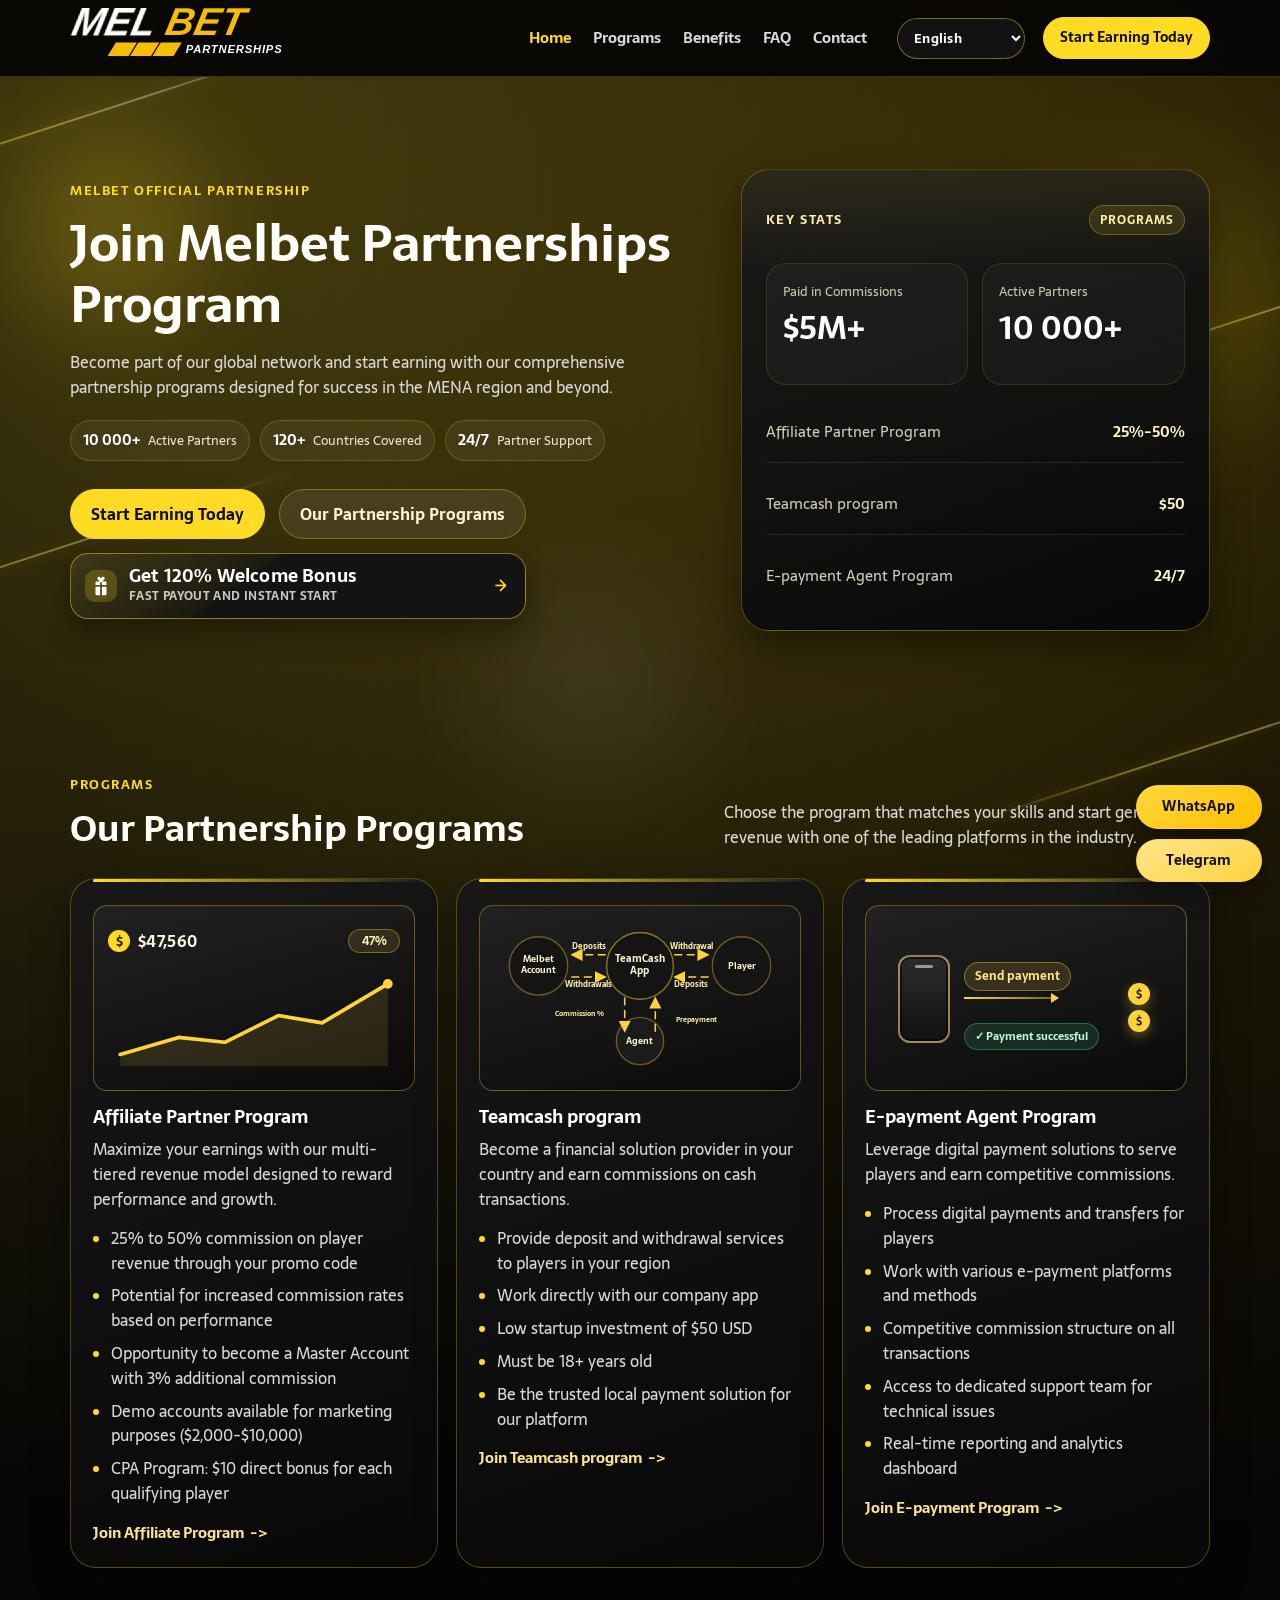
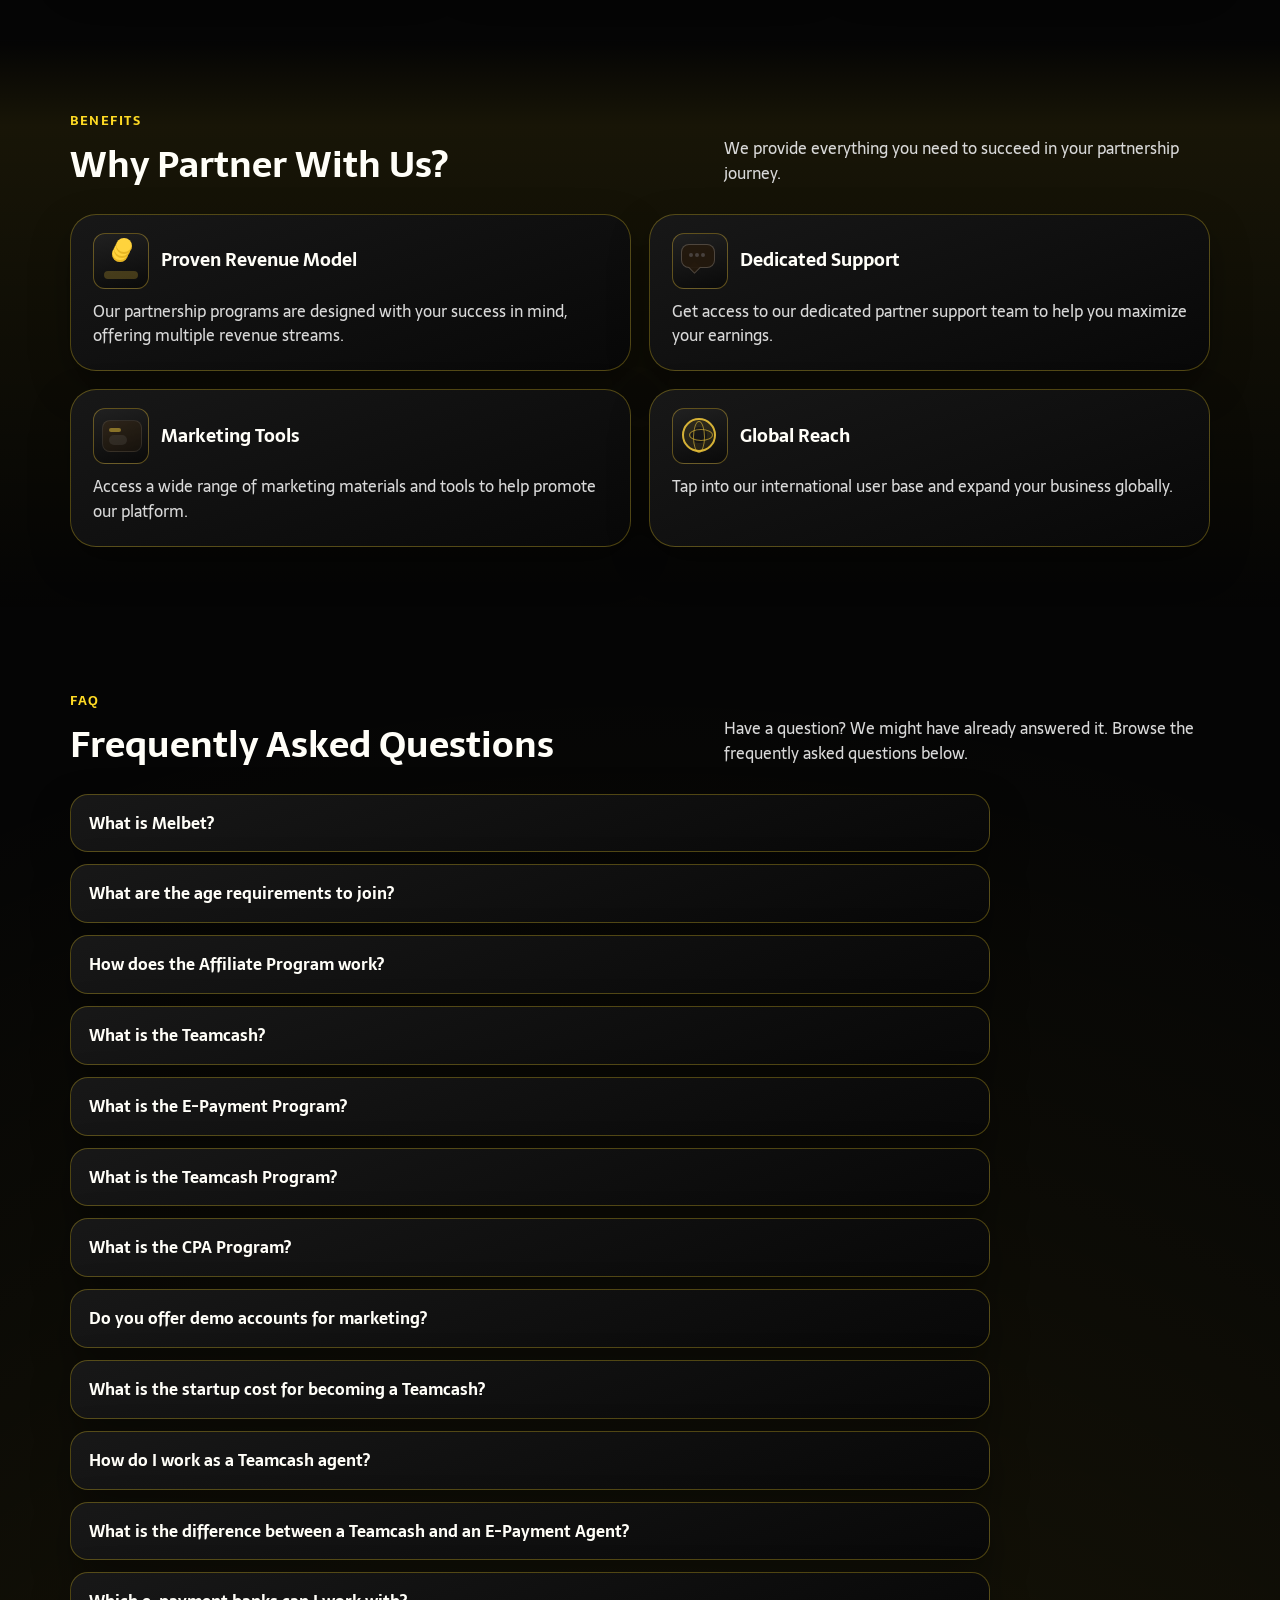
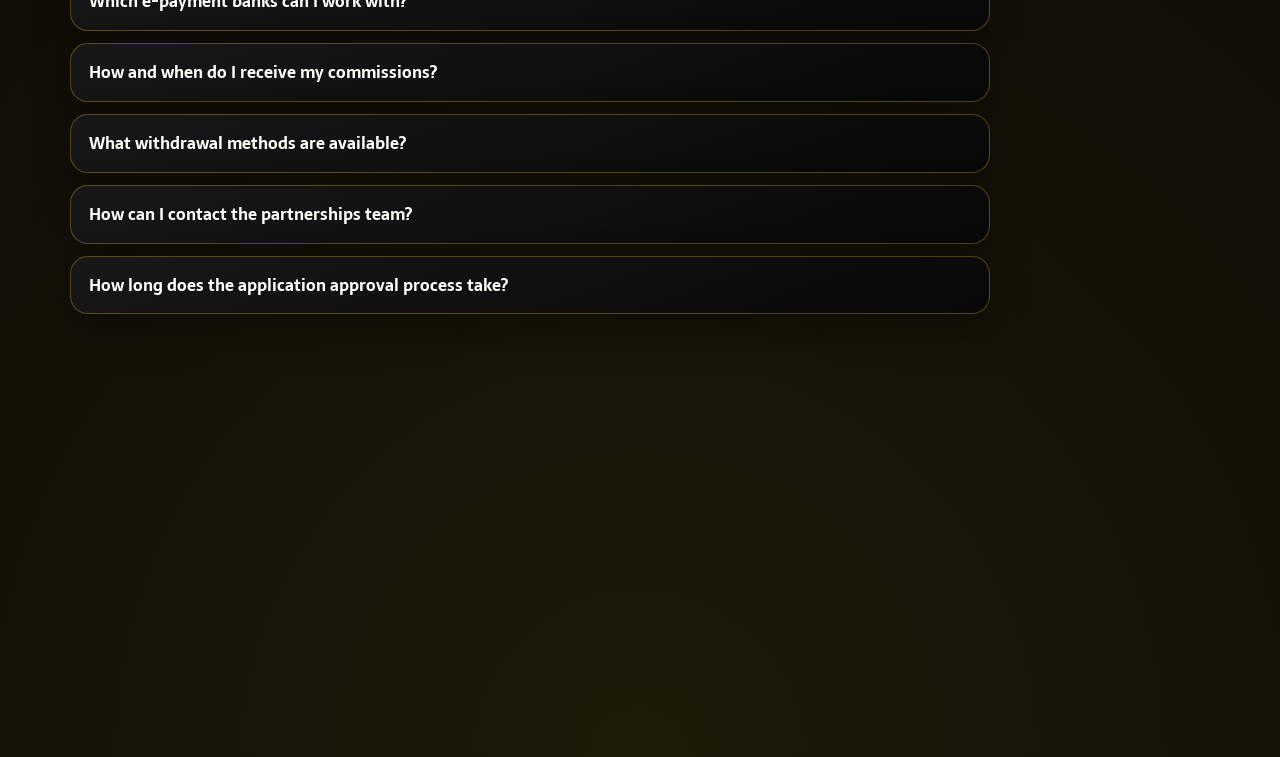
==== index.html @ cd2c852f "Initial separate copy for Nikita melbet landing" ====
<!doctype html>
<html lang="en">
  <head>
    <meta charset="UTF-8" />
    <meta name="viewport" content="width=device-width, initial-scale=1.0" />
    <title>Melbet Partnerships Program</title>
    <meta
      name="description"
      content="Join Melbet Partnerships Program and start earning with Affiliate, Payment Agent and E-payment programs."
    />
    <meta name="robots" content="index, follow, max-image-preview:large" />
    <link rel="canonical" href="https://melbetcollaborations.com/" />
    <meta property="og:type" content="website" />
    <meta property="og:site_name" content="MelBet Partnerships" />
    <meta property="og:title" content="Melbet Partnerships Program" />
    <meta
      property="og:description"
      content="Join Melbet Partnerships Program and start earning with Affiliate, Payment Agent and E-payment programs."
    />
    <meta property="og:url" content="https://melbetcollaborations.com/" />
    <meta property="og:image" content="https://melbetcollaborations.com/assets/melbetlogo.png" />
    <meta name="twitter:card" content="summary_large_image" />
    <meta name="twitter:title" content="Melbet Partnerships Program" />
    <meta
      name="twitter:description"
      content="Join Melbet Partnerships Program and start earning with Affiliate, Payment Agent and E-payment programs."
    />
    <meta name="twitter:image" content="https://melbetcollaborations.com/assets/melbetlogo.png" />
    <script type="application/ld+json">
      {
        "@context": "https://schema.org",
        "@type": "Organization",
        "name": "MelBet Partnerships",
        "url": "https://melbetcollaborations.com/",
        "logo": "https://melbetcollaborations.com/assets/melbetlogo.png",
        "sameAs": [
          "https://t.me/Melbetpartnerships"
        ],
        "contactPoint": [
          {
            "@type": "ContactPoint",
            "contactType": "customer support",
            "url": "https://melbetcollaborations.com/contact"
          }
        ]
      }
    </script>
    <script type="application/ld+json">
      {
        "@context": "https://schema.org",
        "@type": "WebSite",
        "name": "MelBet Partnerships",
        "url": "https://melbetcollaborations.com/"
      }
    </script>
    <!-- Google tag (gtag.js) -->
    <script async src="https://www.googletagmanager.com/gtag/js?id=G-74E6Q81VMT"></script>
    <script>
      window.dataLayer = window.dataLayer || [];
      function gtag(){dataLayer.push(arguments);}
      gtag('js', new Date());
      gtag('config', 'G-74E6Q81VMT');
    </script>
    <link rel="icon" href="/favicon.png" sizes="48x48" type="image/png" />
    <link rel="shortcut icon" href="/favicon.png" type="image/png" />
    <link rel="apple-touch-icon" href="/favicon.png" />
    <link rel="preconnect" href="https://fonts.googleapis.com" />
    <link rel="preconnect" href="https://fonts.gstatic.com" crossorigin />
    <link
      href="https://fonts.googleapis.com/css2?family=Sarala:wght@400;700&family=Tajawal:wght@400;500;700;800&display=swap"
      rel="stylesheet"
    />
    <link rel="stylesheet" href="./css/styles.css?v=19" />
  </head>
  <body>
    <div class="page-ambient" aria-hidden="true">
      <span class="page-ambient-orb page-ambient-orb-a"></span>
      <span class="page-ambient-orb page-ambient-orb-b"></span>
      <span class="page-ambient-orb page-ambient-orb-c"></span>
      <span class="page-ambient-grid"></span>
      <span class="page-ambient-line page-ambient-line-a"></span>
      <span class="page-ambient-line page-ambient-line-b"></span>
      <span class="page-ambient-line page-ambient-line-c"></span>
      <span class="page-ambient-line page-ambient-line-d"></span>
    </div>
    <header class="site-header" id="home">
      <div class="container header-inner">
        <a class="logo" href="#home" aria-label="MelBet home">
          <img src="./assets/logo-partnerships.svg?v=2" alt="MelBet Partnerships" />
        </a>

        <button class="menu-toggle" type="button" aria-label="Toggle menu" aria-expanded="false">
          <span></span><span></span><span></span>
        </button>

        <nav class="site-nav" aria-label="Main navigation">
          <a href="#home">Home</a>
          <a href="#programs">Programs</a>
          <a href="#benefits">Benefits</a>
          <a href="#faq">FAQ</a>
          <a href="./contact.html">Contact</a>
        </nav>

        <div class="lang-switcher">
          <label class="sr-only" for="lang-select">Language</label>
          <select id="lang-select" aria-label="Language selector">
            <option value="eng">English</option>
            <option value="arab">العربية</option>
            <option value="franch">Français</option>
            <option value="esp">Español</option>
            <option value="farsi">فارسی</option>
            <option value="mongol">Монгол хэл</option>
            <option value="somali">Af-Soomaali</option>
            <option value="portug">Português</option>
            <option value="amharic">አማርኛ</option>
            <option value="turk">Türkçe</option>
            <option value="russian">Русский</option>
          </select>
        </div>

        <a class="btn btn-small" href="./contact.html">Start Earning Today</a>
      </div>
    </header>

    <main>
      <section class="hero reveal">
        <div class="container hero-grid">
          <div class="hero-copy-block">
            <p class="kicker">MelBet Official Partnership</p>
            <h1>Join Melbet Partnerships Program</h1>
            <p class="hero-copy">
              Become part of our global network and start earning with our comprehensive
              partnership programs designed for success in the MENA region and beyond.
            </p>
            <div class="hero-inline-stats" aria-label="Partnership highlights">
              <span><strong>10 000+</strong> active partners</span>
              <span><strong>120+</strong> countries</span>
              <span><strong>24/7</strong> support</span>
            </div>
            <div class="hero-cta-stack">
              <div class="hero-actions">
                <a class="btn" href="./contact.html">Start Earning Today</a>
                <a class="btn btn-ghost" href="#programs">Our Partnership Programs</a>
              </div>
              <a class="hero-offer" href="https://melbet.org/en?tag=d_4728093m_2170c_TeamPartnerships" aria-label="Get 120 percent deposit bonus" target="_blank" rel="noopener noreferrer">
                <span class="hero-offer-icon" aria-hidden="true">
                  <svg viewBox="0 0 24 24" role="presentation">
                    <path
                      d="M11 2.4c-.7-.7-1.8-.7-2.5 0-.7.7-.7 1.8 0 2.5L10.6 7H7.2c-.7 0-1.2.5-1.2 1.2v2.6h5V7.9h2v2.9h5V8.2c0-.7-.5-1.2-1.2-1.2h-3.4l2.1-2.1c.7-.7.7-1.8 0-2.5-.7-.7-1.8-.7-2.5 0L12 3.4l-1-1zM6 12.8h5V22H7.2c-.7 0-1.2-.5-1.2-1.2v-8zM13 12.8h5v8c0 .7-.5 1.2-1.2 1.2H13v-9.2z"
                    />
                  </svg>
                </span>
                <span class="hero-offer-content">
                  <strong>Get 120% Welcome Bonus</strong>
                  <small>Fast payout and instant start</small>
                </span>
                <span class="hero-offer-arrow" aria-hidden="true">→</span>
              </a>
            </div>
          </div>
          <div class="hero-card hero-dashboard">
            <div class="hero-dashboard-top">
              <p class="hero-card-title">Partner Dashboard</p>
              <span class="hero-dashboard-badge">Live Growth</span>
            </div>
            <div class="hero-metric-grid">
              <div class="hero-metric">
                <span class="hero-metric-label">Paid in Commissions</span>
                <strong>$5M+</strong>
              </div>
              <div class="hero-metric">
                <span class="hero-metric-label">Weekly Activity</span>
                <strong>+27%</strong>
              </div>
            </div>
            <div class="hero-program-strip" aria-label="Program overview">
              <div class="hero-program-item">
                <span class="hero-program-name">Affiliate</span>
                <strong>25%-50%</strong>
              </div>
              <div class="hero-program-item">
                <span class="hero-program-name">Teamcash</span>
                <strong>$50 start</strong>
              </div>
              <div class="hero-program-item">
                <span class="hero-program-name">E-payment</span>
                <strong>24/7 flow</strong>
              </div>
            </div>
          </div>
        </div>
      </section>

      <section class="section reveal" id="programs">
        <div class="container">
          <div class="section-heading">
            <div>
              <p class="section-kicker">Programs</p>
              <h2>Our Partnership Programs</h2>
            </div>
            <p class="hero-copy">
              Choose the program that matches your skills and start generating revenue with one of
              the leading platforms in the industry.
            </p>
          </div>
          <div class="cards cards-3">
            <article class="card card-program">
              <div class="program-media program-media-graph is-animating" aria-hidden="true">
                <div class="graph-top">
                  <span class="graph-dollar">$</span>
                  <strong class="graph-value" data-start="25000" data-target="50000">$25,000</strong>
                  <span class="graph-percent" data-start="25" data-target="50">25%</span>
                </div>
                <svg class="graph-svg" viewBox="0 0 240 86" role="presentation">
                  <path
                    class="graph-area"
                    d="M10 76 L58 62 L96 66 L140 44 L176 50 L230 18 L230 86 L10 86 Z"
                  />
                  <polyline
                    class="graph-line"
                    points="10,76 58,62 96,66 140,44 176,50 230,18"
                  />
                  <circle class="graph-dot" cx="230" cy="18" r="4" />
                </svg>
              </div>
              <h3>Affiliate Partner Program</h3>
              <p>
                Maximize your earnings with our multi-tiered revenue model designed to reward
                performance and growth.
              </p>
              <ul>
                <li>25% to 50% commission on player revenue through your promo code</li>
                <li>Potential for increased commission rates based on performance</li>
                <li>Opportunity to become a Master Account with 3% additional commission</li>
                <li>Demo accounts available for marketing purposes ($2,000-$10,000)</li>
                <li>CPA Program: $10 direct bonus for each qualifying player</li>
              </ul>
              <a class="program-cta-link" href="./contact.html">Join Affiliate Program</a>
            </article>
            <article class="card card-program card-program-shift">
              <div class="program-media program-media-flow is-animating" aria-hidden="true">
                <svg class="flow-diagram" viewBox="0 0 420 204" role="presentation" aria-hidden="true">
                  <defs>
                    <marker id="flowArrowGold" markerWidth="8" markerHeight="8" refX="7" refY="4" orient="auto">
                      <polygon points="0,0 8,4 0,8" fill="#ffd33d"></polygon>
                    </marker>
                  </defs>

                  <circle cx="64" cy="56" r="42" class="flow-node-shape"></circle>
                  <circle cx="210" cy="56" r="48" class="flow-node-shape flow-node-shape-center"></circle>
                  <circle cx="356" cy="56" r="42" class="flow-node-shape"></circle>
                  <circle cx="210" cy="164" r="34" class="flow-node-shape flow-node-shape-agent"></circle>

                  <text id="flow-node-left-text-1" x="64" y="50" class="flow-node-text">Melbet</text>
                  <text id="flow-node-left-text-2" x="64" y="66" class="flow-node-text">Account</text>
                  <text id="flow-node-center-text-1" x="210" y="50" class="flow-node-text flow-node-text-center">TeamCash</text>
                  <text id="flow-node-center-text-2" x="210" y="67" class="flow-node-text flow-node-text-center">App</text>
                  <text id="flow-node-right-text" x="356" y="60" class="flow-node-text">Player</text>
                  <text id="flow-node-agent-text" x="210" y="168" class="flow-node-text">Agent</text>

                  <line x1="160" y1="40" x2="112" y2="40" class="flow-line flow-line-forward" marker-end="url(#flowArrowGold)"></line>
                  <text id="flow-label-left-top-text" x="136" y="31" class="flow-line-label">Deposits</text>

                  <line x1="112" y1="72" x2="160" y2="72" class="flow-line flow-line-forward" marker-end="url(#flowArrowGold)"></line>
                  <text id="flow-label-left-bottom-text" x="136" y="87" class="flow-line-label">Withdrawals</text>

                  <line x1="260" y1="40" x2="308" y2="40" class="flow-line flow-line-forward" marker-end="url(#flowArrowGold)"></line>
                  <text id="flow-label-right-top-text" x="284" y="31" class="flow-line-label">Withdrawal</text>

                  <line x1="308" y1="72" x2="260" y2="72" class="flow-line flow-line-forward" marker-end="url(#flowArrowGold)"></line>
                  <text id="flow-label-right-bottom-text" x="284" y="87" class="flow-line-label">Deposits</text>

                  <line x1="188" y1="102" x2="188" y2="150" class="flow-line flow-line-forward" marker-end="url(#flowArrowGold)"></line>
                  <text id="flow-label-down-left-text" x="158" y="128" class="flow-line-label flow-line-label-bottom flow-line-label-bottom-left">Commission %</text>

                  <line x1="232" y1="150" x2="232" y2="102" class="flow-line flow-line-forward" marker-end="url(#flowArrowGold)"></line>
                  <text id="flow-label-up-right-text" x="262" y="136" class="flow-line-label flow-line-label-bottom flow-line-label-bottom-right">Prepayment</text>
                </svg>
              </div>
              <h3>Teamcash program</h3>
              <p>
                Become a financial solution provider in your country and earn commissions on cash
                transactions.
              </p>
              <ul>
                <li>Provide deposit and withdrawal services to players in your region</li>
                <li>Work directly with our company app</li>
                <li>Low startup investment of $50 USD</li>
                <li>Must be 18+ years old</li>
                <li>Be the trusted local payment solution for our platform</li>
              </ul>
              <a class="program-cta-link" href="./contact.html">Join Teamcash program</a>
            </article>
            <article class="card card-program">
              <div class="program-media program-media-epay is-animating" aria-hidden="true">
                <div class="epay-canvas">
                  <div class="epay-phone"></div>
                  <div class="epay-send-btn">Send payment</div>
                  <div class="epay-arrow"></div>
                  <div class="epay-coin epay-coin-1">$</div>
                  <div class="epay-coin epay-coin-2">$</div>
                  <div class="epay-success">✓ Payment successful</div>
                </div>
              </div>
              <h3>E-payment Agent Program</h3>
              <p>
                Leverage digital payment solutions to serve players and earn competitive
                commissions.
              </p>
              <ul>
                <li>Process digital payments and transfers for players</li>
                <li>Work with various e-payment platforms and methods</li>
                <li>Competitive commission structure on all transactions</li>
                <li>Access to dedicated support team for technical issues</li>
                <li>Real-time reporting and analytics dashboard</li>
              </ul>
              <a class="program-cta-link" href="./contact.html">Join E-payment Program</a>
            </article>
          </div>
        </div>
      </section>

      <section class="section section-soft reveal" id="benefits">
        <div class="container">
          <div class="section-heading">
            <div>
              <p class="section-kicker">Benefits</p>
              <h2>Why Partner With Us?</h2>
            </div>
            <p class="hero-copy">We provide everything you need to succeed in your partnership journey.</p>
          </div>
          <div class="cards cards-2">
            <article class="card benefit-card">
              <div class="benefit-head">
                <div class="benefit-icon icon-money" aria-hidden="true">
                  <span class="coin coin-1"></span>
                  <span class="coin coin-2"></span>
                  <span class="coin coin-3"></span>
                  <span class="money-plus">+</span>
                </div>
                <h3>Proven Revenue Model</h3>
              </div>
              <p>
                Our partnership programs are designed with your success in mind, offering multiple
                revenue streams.
              </p>
            </article>
            <article class="card benefit-card">
              <div class="benefit-head">
                <div class="benefit-icon icon-support" aria-hidden="true">
                  <span class="chat-bubble"></span>
                  <span class="typing-dot dot-1"></span>
                  <span class="typing-dot dot-2"></span>
                  <span class="typing-dot dot-3"></span>
                  <span class="support-check">✓</span>
                </div>
                <h3>Dedicated Support</h3>
              </div>
              <p>
                Get access to our dedicated partner support team to help you maximize your
                earnings.
              </p>
            </article>
            <article class="card benefit-card">
              <div class="benefit-head">
                <div class="benefit-icon icon-marketing" aria-hidden="true">
                  <span class="mk-banner"></span>
                  <span class="mk-piece mk-piece-title"></span>
                  <span class="mk-piece mk-piece-media"></span>
                  <span class="mk-piece mk-piece-cta"></span>
                </div>
                <h3>Marketing Tools</h3>
              </div>
              <p>
                Access a wide range of marketing materials and tools to help promote our platform.
              </p>
            </article>
            <article class="card benefit-card">
              <div class="benefit-head">
                <div class="benefit-icon icon-global" aria-hidden="true">
                  <span class="globe-core"></span>
                  <span class="globe-dot globe-dot-1"></span>
                  <span class="globe-dot globe-dot-2"></span>
                  <span class="globe-dot globe-dot-3"></span>
                  <span class="globe-link globe-link-1"></span>
                  <span class="globe-link globe-link-2"></span>
                </div>
                <h3>Global Reach</h3>
              </div>
              <p>Tap into our international user base and expand your business globally.</p>
            </article>
          </div>
        </div>
      </section>

      <section class="section reveal" id="faq">
        <div class="container">
          <div class="section-heading">
            <div>
              <p class="section-kicker">FAQ</p>
              <h2>Frequently Asked Questions</h2>
            </div>
            <p class="hero-copy">
              Have a question? We might have already answered it. Browse the frequently asked
              questions below.
            </p>
          </div>
          <div class="faq-list">
            <details>
              <summary>What is Melbet?</summary>
              <p>
                A global internet platform operating for over 12 years and offers a full range of
                online entertainment and gambling services. The Melbet online operates in dozens of
                countries around the world, offering bookmaker services for sports, eSports, and
                casino games of all popular categories.
              </p>
            </details>
            <details>
              <summary>What are the age requirements to join?</summary>
              <p>
                You must be 18 years or older to participate in any of MelBet&apos;s partnership
                programs. Additional requirements may vary depending on the country and specific
                program.
              </p>
            </details>
            <details>
              <summary>How does the Affiliate Program work?</summary>
              <p>
                The Affiliate Program allows you to earn commissions by bringing new players to the
                MelBet platform. You receive a commission ranging from 25% to 50% of the revenue
                generated by players you register using your promotional code. You can also become
                a master account and receive an additional 3% commission on your network. For
                further explanation a manager will help you on your journey with us.
              </p>
            </details>
            <details>
              <summary>What is the Teamcash?</summary>
              <p>
                Melbet Teamcash refers to Cash App, a popular mobile payment service, which allows
                for the official agents to make deposits or withdrawals for players into their
                Melbet accounts.
              </p>
            </details>
            <details>
              <summary>What is the E-Payment Program?</summary>
              <p>
                To be an e-payment agent is to be a payment agent for the company in your country,
                this agents are responsible for making deposits and withdrawals for player into
                their Melbet accounts via specific local banks in the country, the agents will be
                available 24/7 for the players on the website&apos;s deposit and withdrawals pages.
                For more information regarding the profit and the work terms the manager will help
                you.
              </p>
            </details>
            <details>
              <summary>What is the Teamcash Program?</summary>
              <p>
                The Teamcash Agent Program allows you to become a financial solutions provider in
                your area. As a payment agent, you will offer cash deposit and withdrawal services
                to players in your region, and you will earn a commission on these transactions.
              </p>
            </details>
            <details>
              <summary>What is the CPA Program?</summary>
              <p>
                The CPA (Cost Per Action) program gives you a direct bonus of $10 for each
                qualified player you register. This is in addition to the regular commission
                system, providing you with an additional source of income. The commission vary
                depending on the country.
              </p>
            </details>
            <details>
              <summary>Do you offer demo accounts for marketing?</summary>
              <p>
                Yes, we provide demo accounts with values ranging from $2,000 to $10,000 for
                marketing purposes. These accounts allow you to showcase our platform to potential
                customers without the need to use real money.
              </p>
            </details>
            <details>
              <summary>What is the startup cost for becoming a Teamcash?</summary>
              <p>
                The initial investment cost to start as a payment agent is only $50 USD. This low
                cost makes the program accessible to many people interested in starting a business
                in payment services. The initial investment vary depending on the country.
              </p>
            </details>
            <details>
              <summary>How do I work as a Teamcash agent?</summary>
              <p>
                As a Teamcash agent, you will use the dedicated Melbet application to work directly
                with the company. You will process deposit and withdrawal requests for players in
                your area and receive a predetermined commission on each transaction.
              </p>
            </details>
            <details>
              <summary>What is the difference between a Teamcash and an E-Payment Agent?</summary>
              <p>
                A Teamcash Agent primarily deals with physical cash transactions and all payment
                methods which he is able to provide, while an E-Payment Agent deals with digital
                payments and electronic transfers with specific bank. Both provide valuable services
                to players in areas where traditional payment options are limited.
              </p>
            </details>
            <details>
              <summary>Which e-payment banks can I work with?</summary>
              <p>
                You can work with a variety of e-payment banks and methods available in your area.
                This includes e-wallets, bank transfers, and prepaid payment cards. Our support
                team will help you determine the best options for your region.
              </p>
            </details>
            <details>
              <summary>How and when do I receive my commissions?</summary>
              <p>
                Commissions are paid regularly according to the agreed payment schedule. For
                affiliate partners and e-payments are typically made weekly. For payment Teamcash
                agents are monthly, commissions are calculated on a per-transaction basis. We
                provide a comprehensive dashboard where you can track your earnings and payment
                requests.
              </p>
            </details>
            <details>
              <summary>What withdrawal methods are available?</summary>
              <p>
                We provide a variety of withdrawal methods including bank transfers, e-wallets, and
                deposits into Teamcash app. Available options vary by country, and our support team
                can help you choose the best method for your region.
              </p>
            </details>
            <details>
              <summary>How can I contact the partnerships team?</summary>
              <p>
                You can contact our partner support team via email and Telegram or by list of
                contacts down in the contact section.
              </p>
            </details>
            <details>
              <summary>How long does the application approval process take?</summary>
              <p>
                Applications are typically reviewed and approved within 24 hours. In some cases,
                the process may take a bit longer if additional review is required. We will notify
                you as soon as the review is complete, the process vary depending on specific
                program.
              </p>
            </details>
          </div>
        </div>
      </section>

      <section class="section section-contact reveal" id="contact">
        <div class="container contact-grid">
          <div>
            <p class="section-kicker">Contact</p>
            <h2>Ready to Start Earning With Melbet?</h2>
            <p>
              Join our network of successful partners today and start building your revenue stream
              with one of the industry's most rewarding partnership programs.
            </p>
          </div>
          <div class="contact-card">
            <a href="mailto:partnerships@melbet.com">partnerships@melbet.com</a>
            <a href="https://t.me/Melbetpartnerships" target="_blank" rel="noopener noreferrer">Telegram</a>
            <a href="https://wa.me/37455256035" target="_blank" rel="noopener noreferrer">WhatsApp</a>
            <a class="btn" href="./contact.html">Apply Now</a>
          </div>
        </div>
      </section>
    </main>

    <aside class="chat-dock" aria-label="Quick chat">
      <a
        class="chat-dock-link chat-dock-link-wa"
        href="https://wa.me/37455256035"
        target="_blank"
        rel="noopener noreferrer"
        aria-label="Open WhatsApp"
        >WhatsApp</a
      >
      <a
        class="chat-dock-link chat-dock-link-tg"
        href="https://t.me/Melbetpartnerships"
        target="_blank"
        rel="noopener noreferrer"
        aria-label="Open Telegram"
        >Telegram</a
      >
    </aside>

    <script src="./js/i18n.js?v=13"></script>
    <script src="./js/main.js?v=10"></script>
  </body>
</html>
---- css/styles.css ----
:root {
  --bg: #050505;
  --bg-soft: #111111;
  --surface: #181818;
  --text: #fffef8;
  --muted: #d9d9d9;
  --accent: #ffdb24;
  --accent-strong: #ffc400;
  --border: rgba(255, 219, 36, 0.28);
  --shadow: 0 16px 38px rgba(0, 0, 0, 0.38);
  --font-latin: "Sarala", sans-serif;
  --font-arabic: "Tajawal", sans-serif;
}

* {
  box-sizing: border-box;
}

html {
  scroll-behavior: smooth;
  overflow-x: clip;
  overscroll-behavior-x: none;
}

body {
  margin: 0;
  font-family: var(--font-latin);
  color: var(--text);
  background:
    radial-gradient(circle at 8% 4%, rgba(255, 219, 36, 0.24), transparent 34%),
    radial-gradient(circle at 92% 8%, rgba(255, 196, 0, 0.16), transparent 32%),
    radial-gradient(circle at 50% 100%, rgba(255, 219, 36, 0.1), transparent 42%),
    var(--bg);
  line-height: 1.55;
  overflow-x: hidden;
}

body > * {
  position: relative;
  z-index: 1;
}

.page-ambient {
  position: fixed;
  inset: 0;
  pointer-events: none;
  z-index: 0;
  overflow: hidden;
}

.page-ambient-orb,
.page-ambient-grid,
.page-ambient-line {
  position: absolute;
}

.page-ambient-orb {
  border-radius: 50%;
  filter: blur(34px);
  mix-blend-mode: screen;
}

.page-ambient-orb-a {
  top: 8%;
  left: -4%;
  width: 320px;
  height: 320px;
  background: radial-gradient(circle, rgba(255, 219, 36, 0.22), transparent 68%);
  animation: orb-drift-a 16s ease-in-out infinite alternate;
}

.page-ambient-orb-b {
  top: 12%;
  right: -6%;
  width: 380px;
  height: 380px;
  background: radial-gradient(circle, rgba(255, 219, 36, 0.16), transparent 70%);
  animation: orb-drift-b 20s ease-in-out infinite alternate;
}

.page-ambient-orb-c {
  bottom: 4%;
  left: 32%;
  width: 360px;
  height: 360px;
  background: radial-gradient(circle, rgba(255, 255, 255, 0.08), transparent 68%);
  animation: orb-drift-c 22s ease-in-out infinite alternate;
}

.page-ambient-grid {
  inset: -12%;
  background:
    linear-gradient(rgba(255, 219, 36, 0.06) 1px, transparent 1px),
    linear-gradient(90deg, rgba(255, 219, 36, 0.06) 1px, transparent 1px);
  background-size: 140px 140px;
  mask-image: radial-gradient(circle at center, rgba(0, 0, 0, 0.88), transparent 76%);
  opacity: 0.24;
  transform-origin: center;
  animation: grid-float 28s linear infinite;
}

.page-ambient-line {
  width: 44vw;
  min-width: 260px;
  height: 2px;
  border-radius: 999px;
  background: linear-gradient(90deg, transparent, rgba(255, 219, 36, 0.9), rgba(255, 255, 255, 0.7), transparent);
  box-shadow:
    0 0 14px rgba(255, 219, 36, 0.38),
    0 0 28px rgba(255, 219, 36, 0.22);
  opacity: 0.5;
  transform: rotate(-18deg);
}

.page-ambient-line-a {
  top: 14%;
  left: -18%;
  animation: line-fly-a 14s linear infinite;
}

.page-ambient-line-b {
  top: 34%;
  right: -22%;
  animation: line-fly-b 18s linear infinite;
}

.page-ambient-line-c {
  top: 62%;
  left: -20%;
  animation: line-fly-c 16s linear infinite;
}

.page-ambient-line-d {
  top: 82%;
  right: -18%;
  animation: line-fly-d 20s linear infinite;
}

html[dir="rtl"] body {
  font-family: var(--font-arabic);
}

a {
  color: inherit;
}

.container {
  width: min(1140px, 92%);
  margin: 0 auto;
}

.site-header {
  position: sticky;
  top: 0;
  z-index: 30;
  background: rgba(5, 5, 5, 0.92);
  border-bottom: 1px solid rgba(255, 219, 36, 0.2);
  backdrop-filter: blur(10px);
}

.header-inner {
  min-height: 76px;
  display: flex;
  align-items: center;
  gap: 18px;
}

.logo {
  display: inline-flex;
  align-items: center;
  margin-left: -8px;
  text-decoration: none;
}

.logo img {
  display: block;
  width: 232px;
  max-width: 42vw;
  height: auto;
}

.site-nav {
  margin-left: auto;
  display: flex;
  gap: 22px;
}

.site-nav a {
  color: var(--muted);
  text-decoration: none;
  font-weight: 600;
  font-size: 0.95rem;
  transition: color 0.2s ease;
}

.site-nav a:hover,
.site-nav a.active {
  color: var(--accent);
}

.menu-toggle {
  display: none;
  border: 0;
  background: transparent;
  cursor: pointer;
  margin-left: auto;
  padding: 4px;
}

.menu-toggle span {
  display: block;
  width: 22px;
  height: 2px;
  margin: 5px 0;
  background: #ffffff;
}

.sr-only {
  position: absolute;
  width: 1px;
  height: 1px;
  margin: -1px;
  padding: 0;
  border: 0;
  overflow: hidden;
  clip: rect(0, 0, 0, 0);
}

.lang-switcher {
  margin-left: 12px;
}

.lang-switcher select {
  border: 1px solid rgba(255, 219, 36, 0.42);
  background: rgba(19, 19, 19, 0.96);
  color: #ffffff;
  border-radius: 999px;
  padding: 8px 12px;
  font: inherit;
  font-size: 0.8rem;
  font-weight: 700;
  letter-spacing: 0.02em;
}

.lang-switcher select:focus {
  outline: none;
  border-color: rgba(255, 219, 36, 0.9);
  box-shadow: 0 0 0 3px rgba(255, 211, 61, 0.18);
}

.btn {
  display: inline-flex;
  align-items: center;
  justify-content: center;
  padding: 12px 20px;
  border-radius: 999px;
  border: 1px solid var(--accent);
  background: var(--accent);
  color: #111111;
  text-decoration: none;
  font-weight: 700;
  transition: transform 0.2s ease, box-shadow 0.2s ease, background-color 0.2s ease;
}

.btn:hover {
  transform: translateY(-2px);
  box-shadow: 0 12px 24px rgba(255, 196, 0, 0.36);
  background: var(--accent-strong);
}

.btn-small {
  font-size: 0.88rem;
  padding: 9px 16px;
}

.btn-ghost {
  background: rgba(255, 255, 255, 0.08);
  color: #fff6d0;
  border-color: rgba(255, 219, 36, 0.32);
  backdrop-filter: blur(8px);
}

.btn-ghost:hover {
  background: rgba(255, 219, 36, 0.14);
  color: #ffffff;
  border-color: rgba(255, 219, 36, 0.5);
}

.hero {
  padding: 92px 0 72px;
}

.hero-grid {
  display: grid;
  grid-template-columns: minmax(0, 1.15fr) minmax(320px, 0.85fr);
  gap: 36px;
  align-items: stretch;
}

.hero-copy-block {
  padding: 12px 0;
}

.hero-inline-stats {
  display: flex;
  flex-wrap: wrap;
  gap: 10px;
  margin-top: 20px;
}

.hero-inline-stats span {
  display: inline-flex;
  align-items: center;
  gap: 8px;
  min-height: 38px;
  padding: 8px 12px;
  border-radius: 999px;
  background: rgba(255, 255, 255, 0.05);
  border: 1px solid rgba(255, 219, 36, 0.2);
  color: #ece6cf;
  font-size: 0.84rem;
}

.hero-inline-stats strong {
  color: #ffffff;
  font-size: 0.92rem;
}

.kicker,
.section-kicker {
  font-size: 0.82rem;
  font-weight: 700;
  letter-spacing: 0.12em;
  text-transform: uppercase;
  color: var(--accent);
  margin: 0 0 12px;
}

h1,
h2,
h3 {
  margin-top: 0;
  line-height: 1.18;
}

h1 {
  font-size: clamp(2rem, 4vw, 3.5rem);
  margin-bottom: 16px;
}

h2 {
  font-size: clamp(1.65rem, 2.8vw, 2.4rem);
  margin-bottom: 26px;
}

h3 {
  font-size: 1.1rem;
  margin-bottom: 10px;
}

.hero-copy {
  color: var(--muted);
  max-width: 640px;
}

.hero-cta-stack {
  margin-top: 28px;
  display: inline-flex;
  flex-direction: column;
  gap: 14px;
  width: fit-content;
  max-width: 100%;
}

.hero-actions {
  margin-top: 0;
  display: flex;
  flex-wrap: wrap;
  gap: 14px;
}

.hero-offer {
  margin-top: 0;
  width: 100%;
  min-height: 62px;
  padding: 12px 18px 12px 14px;
  border-radius: 18px;
  border: 1px solid rgba(255, 219, 36, 0.48);
  background:
    linear-gradient(145deg, rgba(255, 219, 36, 0.18), rgba(255, 219, 36, 0.05) 38%, rgba(20, 20, 20, 0.92) 39%),
    linear-gradient(165deg, rgba(22, 22, 22, 0.96), rgba(7, 7, 7, 0.98));
  color: #ffffff;
  text-decoration: none;
  font-weight: 800;
  font-size: clamp(1rem, 2.3vw, 1.12rem);
  letter-spacing: 0.01em;
  display: inline-flex;
  align-items: center;
  justify-content: flex-start;
  gap: 12px;
  box-shadow: 0 14px 28px rgba(10, 8, 3, 0.42);
  transition: transform 0.2s ease, box-shadow 0.2s ease, filter 0.2s ease;
}

.hero-offer:hover {
  transform: translateY(-2px);
  box-shadow: 0 18px 34px rgba(10, 8, 3, 0.55);
  filter: brightness(1.03);
}

.hero-offer-icon {
  width: 32px;
  height: 32px;
  border-radius: 10px;
  background: rgba(255, 219, 36, 0.2);
  display: inline-flex;
  align-items: center;
  justify-content: center;
  flex: 0 0 auto;
}

.hero-offer-icon svg {
  width: 22px;
  height: 22px;
  fill: currentColor;
}

.hero-offer-content {
  display: flex;
  flex-direction: column;
  gap: 1px;
}

.hero-offer-content strong {
  line-height: 1.08;
}

.hero-offer-content small {
  font-size: 0.76rem;
  font-weight: 600;
  color: rgba(255, 255, 255, 0.76);
  letter-spacing: 0.03em;
  text-transform: uppercase;
}

.hero-offer-arrow {
  margin-left: auto;
  font-size: 1.3rem;
  line-height: 1;
  color: var(--accent);
}

.hero-card,
.card,
.contact-card,
.faq-list details {
  background: linear-gradient(160deg, rgba(24, 24, 24, 0.98), rgba(8, 8, 8, 0.98));
  border: 1px solid var(--border);
  border-radius: 18px;
  box-shadow: var(--shadow);
}

.hero-card {
  padding: 24px;
}

.hero-dashboard {
  display: grid;
  gap: 18px;
  padding: 24px;
  border-radius: 28px;
  background:
    linear-gradient(180deg, rgba(255, 219, 36, 0.08), transparent 22%),
    linear-gradient(160deg, rgba(26, 26, 26, 0.98), rgba(8, 8, 8, 0.98));
}

.hero-dashboard-top {
  display: flex;
  align-items: center;
  justify-content: space-between;
  gap: 12px;
}

.hero-dashboard-badge {
  display: inline-flex;
  align-items: center;
  min-height: 30px;
  padding: 4px 10px;
  border-radius: 999px;
  background: rgba(255, 219, 36, 0.12);
  border: 1px solid rgba(255, 219, 36, 0.28);
  color: #fff0ae;
  font-size: 0.74rem;
  font-weight: 700;
  text-transform: uppercase;
  letter-spacing: 0.08em;
}

.hero-card-title {
  font-weight: 700;
  margin: 0;
  color: #fff0ae;
  text-transform: uppercase;
  letter-spacing: 0.12em;
  font-size: 0.82rem;
}

.hero-metric-grid {
  display: grid;
  grid-template-columns: repeat(2, minmax(0, 1fr));
  gap: 14px;
}

.hero-metric {
  padding: 18px 16px;
  border-radius: 20px;
  background: rgba(255, 255, 255, 0.03);
  border: 1px solid rgba(255, 219, 36, 0.12);
}

.hero-metric-label {
  display: block;
  margin-bottom: 10px;
  color: #cdc6b0;
  font-size: 0.8rem;
}

.hero-metric strong {
  display: block;
  color: #ffffff;
  font-size: clamp(1.4rem, 3vw, 2rem);
  line-height: 1;
}

.hero-program-strip {
  display: grid;
  gap: 12px;
}

.hero-program-item {
  display: flex;
  align-items: center;
  justify-content: space-between;
  gap: 14px;
  padding: 14px 0;
  border-bottom: 1px solid rgba(255, 255, 255, 0.08);
}

.hero-program-item:last-child {
  border-bottom: 0;
}

.hero-program-name {
  color: #d2ccb8;
  font-size: 0.92rem;
}

.hero-program-item strong {
  color: #fff4c7;
  font-size: 0.96rem;
}

html[dir="rtl"] .hero-card ul {
  padding-left: 0;
  padding-right: 20px;
}

.stat-num {
  direction: ltr;
  unicode-bidi: isolate;
  display: inline-block;
}

html[dir="rtl"] .hero-inline-stats strong,
html[dir="rtl"] .hero-metric strong,
html[dir="rtl"] .hero-program-item strong,
html[dir="rtl"] .graph-value,
html[dir="rtl"] .graph-percent,
html[dir="rtl"] .hero-offer-content strong {
  direction: ltr;
  unicode-bidi: isolate;
  display: inline-block;
  text-align: left;
}

html[dir="rtl"] .hero-card li strong {
  direction: ltr;
  unicode-bidi: isolate;
  display: inline-block;
}

.section {
  padding: 72px 0;
  content-visibility: auto;
  contain-intrinsic-size: 1px 900px;
}

.section-heading {
  display: grid;
  grid-template-columns: minmax(0, 0.9fr) minmax(260px, 0.7fr);
  gap: 28px;
  align-items: end;
  margin-bottom: 28px;
}

.section-heading h2 {
  margin-bottom: 0;
}

.section-heading .hero-copy {
  margin: 0;
  max-width: 100%;
}

.section-soft {
  background: linear-gradient(to bottom, transparent, rgba(255, 219, 36, 0.08) 15%, transparent);
}

.cards {
  display: grid;
  gap: 18px;
}

.cards-3 {
  grid-template-columns: repeat(3, minmax(0, 1fr));
}

.cards-2 {
  grid-template-columns: repeat(2, minmax(0, 1fr));
}

.card {
  padding: 22px;
  border-radius: 26px;
  transition: transform 0.22s ease, border-color 0.22s ease;
}

.card-program {
  position: relative;
  padding-top: 26px;
}

.card-program::before {
  content: "";
  position: absolute;
  top: 0;
  left: 22px;
  right: 22px;
  height: 3px;
  border-radius: 999px;
  background: linear-gradient(90deg, var(--accent), rgba(255, 219, 36, 0.06));
}

.card-program-shift {
  transform: none;
}

.program-media {
  margin: 0 0 16px;
  padding: 0;
  border: 0;
  background: transparent;
  display: flex;
  justify-content: flex-start;
}

.program-media img {
  width: min(100%, 168px);
  height: auto;
  display: block;
  filter: drop-shadow(0 6px 16px rgba(8, 19, 40, 0.45));
}

.program-media-flow {
  padding: 12px 14px;
  border: 1px solid rgba(255, 211, 61, 0.34);
  border-radius: 14px;
  background: linear-gradient(165deg, rgba(36, 36, 36, 0.82), rgba(10, 10, 10, 0.92));
  min-height: 186px;
  display: flex;
  align-items: center;
}

.program-media-epay {
  padding: 12px 14px;
  border: 1px solid rgba(255, 211, 61, 0.34);
  border-radius: 14px;
  background: linear-gradient(165deg, rgba(36, 36, 36, 0.82), rgba(10, 10, 10, 0.92));
  min-height: 186px;
  display: flex;
  align-items: center;
}

.epay-canvas {
  position: relative;
  width: 100%;
  height: 118px;
}

.epay-phone {
  position: absolute;
  left: 18px;
  top: 16px;
  width: 52px;
  height: 88px;
  border-radius: 12px;
  border: 2px solid rgba(255, 215, 129, 0.56);
  background: linear-gradient(180deg, #2c2c2c, #111111);
  box-shadow: inset 0 0 0 2px rgba(0, 0, 0, 0.54);
}

.epay-phone::before {
  content: "";
  position: absolute;
  left: 50%;
  transform: translateX(-50%);
  top: 8px;
  width: 18px;
  height: 3px;
  border-radius: 8px;
  background: rgba(199, 217, 246, 0.65);
}

.epay-send-btn {
  position: absolute;
  left: 84px;
  top: 23px;
  padding: 5px 10px;
  border-radius: 999px;
  border: 1px solid rgba(255, 211, 61, 0.38);
  background: rgba(255, 211, 61, 0.14);
  color: #ffe48d;
  font-size: 0.72rem;
  font-weight: 700;
  opacity: 1;
}

.epay-arrow {
  position: absolute;
  left: 84px;
  top: 58px;
  width: 0;
  height: 2px;
  background: linear-gradient(to right, #ffd33d, rgba(255, 211, 61, 0.4));
}

.epay-arrow::after {
  content: "";
  position: absolute;
  right: -1px;
  top: -4px;
  border-top: 5px solid transparent;
  border-bottom: 5px solid transparent;
  border-left: 8px solid #ffd33d;
}

.epay-coin {
  position: absolute;
  right: 22px;
  width: 22px;
  height: 22px;
  border-radius: 50%;
  display: inline-flex;
  align-items: center;
  justify-content: center;
  font-size: 0.78rem;
  font-weight: 800;
  color: #2a1d0a;
  background: #ffd33d;
  box-shadow: 0 4px 12px rgba(255, 211, 61, 0.35);
  opacity: 1;
}

.epay-coin-1 {
  top: 44px;
}

.epay-coin-2 {
  top: 71px;
}

.epay-success {
  position: absolute;
  left: 84px;
  top: 84px;
  padding: 4px 10px;
  border-radius: 999px;
  border: 1px solid rgba(78, 220, 145, 0.35);
  background: rgba(78, 220, 145, 0.13);
  color: #bbffd7;
  font-size: 0.7rem;
  font-weight: 700;
  opacity: 1;
}

.flow-diagram {
  width: 100%;
  height: auto;
  display: block;
  overflow: visible;
}

.flow-node-shape {
  fill: rgba(20, 20, 20, 0.96);
  stroke: rgba(255, 211, 61, 0.36);
  stroke-width: 2;
}

.flow-node-shape-center {
  stroke: rgba(255, 211, 61, 0.5);
}

.flow-node-shape-agent {
  fill: rgba(28, 28, 28, 0.96);
}

.flow-node-text {
  fill: #fff7d4;
  font-size: 13px;
  font-weight: 700;
  text-anchor: middle;
}

.flow-node-text-center {
  font-size: 14px;
}

.flow-line {
  stroke: #ffd33d;
  stroke-width: 2.2;
  stroke-linecap: round;
  stroke-dasharray: 10 8;
}

.flow-line-label {
  fill: #fff0ad;
  font-size: 11px;
  font-weight: 700;
  text-anchor: middle;
}

.flow-line-label-bottom {
  text-anchor: start;
  font-size: 10px;
}

.flow-line-label-bottom-left {
  text-anchor: end;
}

.flow-line-label-bottom-right {
  text-anchor: start;
}

.program-media-graph {
  padding: 12px 14px;
  border: 1px solid rgba(255, 211, 61, 0.34);
  border-radius: 14px;
  background: linear-gradient(165deg, rgba(36, 36, 36, 0.82), rgba(10, 10, 10, 0.92));
  box-shadow: inset 0 1px 0 rgba(255, 255, 255, 0.04);
  min-height: 186px;
  display: flex;
  flex-direction: column;
  justify-content: center;
}

.program-media-builder {
  padding: 12px 14px;
  border: 1px solid rgba(255, 211, 61, 0.34);
  border-radius: 14px;
  background: linear-gradient(165deg, rgba(36, 36, 36, 0.82), rgba(10, 10, 10, 0.92));
  box-shadow: inset 0 1px 0 rgba(255, 255, 255, 0.04);
  min-height: 186px;
  display: flex;
  align-items: center;
}

.builder-canvas {
  position: relative;
  width: 100%;
  height: 88px;
}

.builder-banner {
  position: absolute;
  left: 12px;
  top: 10px;
  width: calc(100% - 24px);
  height: 68px;
  border-radius: 10px;
  border: 1px solid rgba(255, 255, 255, 0.16);
  background: linear-gradient(155deg, rgba(34, 34, 34, 0.96), rgba(12, 12, 12, 0.96));
  opacity: 0;
}

.builder-strip {
  position: absolute;
  left: 10px;
  top: 10px;
  width: 34px;
  height: 8px;
  border-radius: 4px;
  background: rgba(255, 211, 61, 0.88);
}

.builder-title {
  position: absolute;
  left: 10px;
  top: 24px;
  width: 52px;
  height: 16px;
  border-radius: 6px;
  background: rgba(255, 255, 255, 0.13);
}

.builder-cta {
  position: absolute;
  right: 10px;
  bottom: 10px;
  width: 42px;
  height: 10px;
  border-radius: 999px;
  background: rgba(255, 211, 61, 0.92);
}

.builder-piece {
  position: absolute;
  border-radius: 7px;
  opacity: 0;
}

.piece-text {
  left: 8px;
  top: -6px;
  width: 52px;
  height: 16px;
  background: rgba(255, 255, 255, 0.15);
}

.piece-image {
  right: 0;
  top: 12px;
  width: 34px;
  height: 34px;
  border-radius: 8px;
  background: rgba(255, 211, 61, 0.95);
}

.piece-button {
  right: 14px;
  bottom: -8px;
  width: 48px;
  height: 12px;
  border-radius: 999px;
  background: rgba(255, 211, 61, 0.9);
}

.graph-top {
  display: grid;
  grid-template-columns: auto minmax(104px, 1fr) auto;
  align-items: center;
  gap: 8px;
  margin-bottom: 8px;
}

.graph-dollar {
  width: 22px;
  height: 22px;
  border-radius: 50%;
  display: inline-flex;
  align-items: center;
  justify-content: center;
  font-size: 0.85rem;
  font-weight: 800;
  color: #2d1d07;
  background: var(--accent);
}

.graph-value {
  color: #fff9e5;
  font-size: 1rem;
  letter-spacing: 0.02em;
  min-width: 104px;
  font-variant-numeric: tabular-nums;
}

.graph-percent {
  padding: 2px 8px;
  border-radius: 999px;
  border: 1px solid rgba(255, 211, 61, 0.36);
  background: rgba(255, 211, 61, 0.12);
  color: #fff1ba;
  font-size: 0.74rem;
  font-weight: 800;
  min-width: 52px;
  text-align: center;
  font-variant-numeric: tabular-nums;
}

.graph-svg {
  width: 100%;
  height: auto;
  display: block;
}

.graph-area {
  fill: rgba(255, 211, 61, 0.12);
}

.graph-line {
  fill: none;
  stroke: #ffd33d;
  stroke-width: 3;
  stroke-linecap: round;
  stroke-linejoin: round;
  stroke-dasharray: 360;
  stroke-dashoffset: 360;
}

.graph-dot {
  fill: #ffd33d;
  animation: pulse-dot 1.6s ease-in-out infinite;
}

.program-media-flow.is-animating .flow-line {
  animation: flow-stream 1.2s linear infinite;
}

.program-media-builder.is-animating .builder-banner {
  animation: builder-fade 0.32s ease 0.2s both;
}

.program-media-builder.is-animating .piece-text {
  animation: piece-text-in 0.62s cubic-bezier(0.2, 0.9, 0.2, 1) 0.44s both;
}

.program-media-builder.is-animating .piece-image {
  animation: piece-image-in 0.62s cubic-bezier(0.2, 0.9, 0.2, 1) 0.7s both;
}

.program-media-builder.is-animating .piece-button {
  animation: piece-button-in 0.62s cubic-bezier(0.2, 0.9, 0.2, 1) 0.96s both;
}

.program-media-graph.is-animating .graph-line {
  animation: grow-line 1.9s ease-out forwards;
}

.program-media-epay.is-animating .epay-phone {
  animation: phone-in 0.36s ease 0.1s both;
}

.program-media-epay.is-animating .epay-send-btn {
  animation: send-in 0.34s ease 0.52s both;
}

.program-media-epay.is-animating .epay-arrow {
  animation: arrow-grow 0.42s ease 0.9s both;
}

.program-media-epay.is-animating .epay-coin-1 {
  animation: coin-fly-1 0.46s ease 1.06s both;
}

.program-media-epay.is-animating .epay-coin-2 {
  animation: coin-fly-2 0.46s ease 1.18s both;
}

.program-media-epay.is-animating .epay-success {
  animation: success-in 0.34s ease 1.54s both;
}

.card p {
  margin: 0;
  color: var(--muted);
}

.benefit-card {
  padding-top: 18px;
}

.benefit-head {
  display: flex;
  align-items: center;
  gap: 12px;
  margin-bottom: 10px;
}

.benefit-head h3 {
  margin: 0;
}

.benefit-icon {
  width: 56px;
  height: 56px;
  flex: 0 0 56px;
  border-radius: 12px;
  border: 1px solid rgba(255, 211, 61, 0.34);
  background: linear-gradient(165deg, rgba(34, 34, 34, 0.96), rgba(10, 10, 10, 0.96));
  position: relative;
  overflow: hidden;
}

.icon-money::before {
  content: "";
  position: absolute;
  left: 10px;
  right: 10px;
  bottom: 9px;
  height: 8px;
  border-radius: 6px;
  background: rgba(255, 211, 61, 0.22);
}

.icon-money .coin {
  position: absolute;
  width: 16px;
  height: 16px;
  border-radius: 50%;
  background: #ffd33d;
  box-shadow: inset 0 -2px 0 rgba(205, 152, 10, 0.5);
  opacity: 1;
}

.icon-money .coin-1 {
  left: 18px;
  top: 12px;
  animation: coin-drop-1 4.8s ease-in-out infinite;
}

.icon-money .coin-2 {
  left: 20px;
  top: 8px;
  animation: coin-drop-2 4.8s ease-in-out infinite;
}

.icon-money .coin-3 {
  left: 22px;
  top: 4px;
  animation: coin-drop-3 4.8s ease-in-out infinite;
}

.money-plus {
  position: absolute;
  right: 9px;
  top: 10px;
  color: #ffe48d;
  font-size: 0.95rem;
  font-weight: 800;
  opacity: 0;
  animation: plus-pop 4.8s ease-in-out 0.9s infinite;
}

.chat-bubble {
  position: absolute;
  left: 8px;
  top: 10px;
  width: 34px;
  height: 24px;
  border-radius: 8px;
  border: 1px solid rgba(255, 255, 255, 0.2);
  background: rgba(36, 26, 14, 0.92);
}

.chat-bubble::after {
  content: "";
  position: absolute;
  left: 8px;
  bottom: -5px;
  width: 8px;
  height: 8px;
  transform: rotate(45deg);
  background: rgba(36, 26, 14, 0.92);
  border-right: 1px solid rgba(255, 255, 255, 0.2);
  border-bottom: 1px solid rgba(255, 255, 255, 0.2);
}

.typing-dot {
  position: absolute;
  top: 19px;
  width: 4px;
  height: 4px;
  border-radius: 50%;
  background: #dbe7ff;
  opacity: 0.2;
  animation: typing 1.1s ease-in-out infinite;
}

.dot-1 {
  left: 16px;
}

.dot-2 {
  left: 22px;
  animation-delay: 0.15s;
}

.dot-3 {
  left: 28px;
  animation-delay: 0.3s;
}

.support-check {
  position: absolute;
  right: 8px;
  bottom: 8px;
  color: #9dffcb;
  font-size: 0.8rem;
  font-weight: 800;
  opacity: 0;
  animation: check-pop 3.6s ease-in-out infinite;
}

.mk-banner {
  position: absolute;
  left: 8px;
  top: 11px;
  width: 40px;
  height: 32px;
  border-radius: 8px;
  border: 1px solid rgba(255, 255, 255, 0.16);
  background: linear-gradient(155deg, rgba(63, 45, 23, 0.95), rgba(33, 24, 13, 0.92));
  opacity: 0.55;
}

.mk-banner::before {
  content: "";
  position: absolute;
  left: 6px;
  top: 7px;
  width: 12px;
  height: 4px;
  border-radius: 3px;
  background: rgba(255, 211, 61, 0.88);
}

.mk-banner::after {
  content: "";
  position: absolute;
  left: 6px;
  top: 14px;
  width: 18px;
  height: 10px;
  border-radius: 5px;
  background: rgba(255, 255, 255, 0.14);
}

.mk-piece {
  position: absolute;
  border-radius: 6px;
  background: rgba(255, 211, 61, 0.9);
  opacity: 0;
}

.mk-piece-title {
  left: 2px;
  top: 0;
  width: 16px;
  height: 6px;
  animation: mk-piece-title-in 4.8s ease-in-out infinite;
}

.mk-piece-media {
  right: -1px;
  top: 14px;
  width: 14px;
  height: 14px;
  border-radius: 4px;
  animation: mk-piece-media-in 4.8s ease-in-out infinite;
}

.mk-piece-cta {
  right: 6px;
  bottom: 1px;
  width: 18px;
  height: 6px;
  border-radius: 999px;
  animation: mk-piece-cta-in 4.8s ease-in-out infinite;
}

.globe-core {
  position: absolute;
  left: 9px;
  top: 9px;
  width: 34px;
  height: 34px;
  border-radius: 50%;
  border: 2px solid rgba(255, 211, 61, 0.82);
  box-shadow: inset 0 0 0 7px rgba(255, 211, 61, 0.08);
  animation: globe-rotate 4.2s linear infinite;
}

.globe-core::before {
  content: "";
  position: absolute;
  left: 50%;
  top: 1px;
  transform: translateX(-50%);
  width: 10px;
  height: 30px;
  border-radius: 50%;
  border: 1px solid rgba(255, 211, 61, 0.55);
}

.globe-core::after {
  content: "";
  position: absolute;
  left: 5px;
  top: 50%;
  transform: translateY(-50%);
  width: 22px;
  height: 10px;
  border-radius: 50%;
  border: 1px solid rgba(255, 211, 61, 0.55);
}

.globe-dot {
  position: absolute;
  width: 5px;
  height: 5px;
  border-radius: 50%;
  background: #ffd33d;
  opacity: 0;
  animation: dot-pop 4.2s ease-in-out infinite;
}

.globe-dot-1 {
  right: 8px;
  top: 10px;
}

.globe-dot-2 {
  right: 5px;
  top: 25px;
  animation-delay: 0.3s;
}

.globe-dot-3 {
  right: 14px;
  top: 40px;
  animation-delay: 0.6s;
}

.globe-link {
  position: absolute;
  left: 35px;
  height: 2px;
  background: rgba(255, 211, 61, 0.72);
  transform: scaleX(0);
  transform-origin: left center;
  animation: link-draw 4.2s ease-in-out infinite;
}

.globe-link-1 {
  top: 18px;
  width: 14px;
}

.globe-link-2 {
  top: 33px;
  width: 12px;
  animation-delay: 0.35s;
}

.card ul {
  list-style: none;
  margin: 14px 0 0;
  padding-left: 0;
  color: var(--muted);
}

.card li + li {
  margin-top: 8px;
}

.card li {
  position: relative;
  padding-left: 18px;
}

.card li::before {
  content: "";
  position: absolute;
  left: 0;
  top: 0.63em;
  width: 6px;
  height: 6px;
  border-radius: 50%;
  background: var(--accent);
}

.program-cta-link {
  margin-top: 16px;
  display: inline-flex;
  align-items: center;
  gap: 6px;
  color: #ffe48d;
  font-weight: 700;
  font-size: 0.92rem;
  text-decoration: none;
}

.program-cta-link::after {
  content: "->";
}

.program-cta-link:hover {
  color: var(--accent);
}

.card:hover {
  transform: translateY(-4px);
  border-color: rgba(255, 211, 61, 0.4);
}

.card:hover .program-media {
  transform: translateY(-1px);
  transition: transform 0.22s ease;
}

@keyframes grow-line {
  from {
    stroke-dashoffset: 360;
  }
  to {
    stroke-dashoffset: 0;
  }
}

@keyframes pulse-dot {
  0%,
  100% {
    transform: scale(1);
  }
  50% {
    transform: scale(1.24);
  }
}

@keyframes flow-stream {
  from {
    stroke-dashoffset: 18;
  }
  to {
    stroke-dashoffset: 0;
  }
}

@keyframes node-in {
  from {
    opacity: 0;
    transform: scale(0.8);
  }
  to {
    opacity: 1;
    transform: scale(1);
  }
}

@keyframes line-grow {
  from {
    transform: scaleX(0);
  }
  to {
    transform: scaleX(1);
  }
}

@keyframes line-grow-tilt-up {
  from {
    transform: scaleX(0) rotate(-20deg);
  }
  to {
    transform: scaleX(1) rotate(-20deg);
  }
}

@keyframes line-grow-tilt-down {
  from {
    transform: scaleX(0) rotate(20deg);
  }
  to {
    transform: scaleX(1) rotate(20deg);
  }
}

@keyframes plus-in {
  from {
    opacity: 0;
    transform: translateY(6px);
  }
  to {
    opacity: 1;
    transform: translateY(0);
  }
}

@keyframes builder-fade {
  from {
    opacity: 0;
    transform: scale(0.96);
  }
  to {
    opacity: 1;
    transform: scale(1);
  }
}

@keyframes piece-text-in {
  from {
    opacity: 0;
    transform: translate(8px, -10px);
  }
  to {
    opacity: 1;
    transform: translate(14px, 18px);
  }
}

@keyframes piece-image-in {
  from {
    opacity: 0;
    transform: translate(10px, -2px) scale(0.8);
  }
  to {
    opacity: 1;
    transform: translate(-14px, 12px) scale(1);
  }
}

@keyframes piece-button-in {
  from {
    opacity: 0;
    transform: translate(10px, 10px);
  }
  to {
    opacity: 1;
    transform: translate(-10px, -16px);
  }
}

@keyframes coin-drop-1 {
  0%,
  100% {
    transform: translateY(-14px);
    opacity: 0;
  }
  22%,
  78% {
    transform: translateY(18px);
    opacity: 1;
  }
}

@keyframes coin-drop-2 {
  0%,
  10%,
  100% {
    transform: translateY(-16px);
    opacity: 0;
  }
  34%,
  80% {
    transform: translateY(24px);
    opacity: 1;
  }
}

@keyframes coin-drop-3 {
  0%,
  20%,
  100% {
    transform: translateY(-18px);
    opacity: 0;
  }
  46%,
  84% {
    transform: translateY(30px);
    opacity: 1;
  }
}

@keyframes plus-pop {
  0%,
  45%,
  100% {
    opacity: 0;
    transform: scale(0.8);
  }
  56%,
  84% {
    opacity: 1;
    transform: scale(1);
  }
}

@keyframes typing {
  0%,
  100% {
    opacity: 0.2;
    transform: translateY(0);
  }
  50% {
    opacity: 1;
    transform: translateY(-1px);
  }
}

@keyframes check-pop {
  0%,
  52%,
  100% {
    opacity: 0;
    transform: translateY(2px);
  }
  65%,
  88% {
    opacity: 1;
    transform: translateY(0);
  }
}

@keyframes mk-piece-title-in {
  0%,
  100% {
    opacity: 0;
    transform: translate(6px, -7px);
  }
  22%,
  76% {
    opacity: 1;
    transform: translate(11px, 15px);
  }
}

@keyframes mk-piece-media-in {
  0%,
  12%,
  100% {
    opacity: 0;
    transform: translate(8px, -4px) scale(0.8);
  }
  34%,
  80% {
    opacity: 1;
    transform: translate(-8px, 6px) scale(1);
  }
}

@keyframes mk-piece-cta-in {
  0%,
  24%,
  100% {
    opacity: 0;
    transform: translate(8px, 8px);
  }
  44%,
  82% {
    opacity: 1;
    transform: translate(-8px, -6px);
  }
}

@keyframes sound-wave {
  0%,
  100% {
    opacity: 0;
    transform: scaleX(0.5);
  }
  30%,
  68% {
    opacity: 1;
    transform: scaleX(1);
  }
}

@keyframes globe-rotate {
  from {
    transform: rotate(0deg);
  }
  to {
    transform: rotate(360deg);
  }
}

@keyframes dot-pop {
  0%,
  100% {
    opacity: 0;
    transform: scale(0.6);
  }
  36%,
  80% {
    opacity: 1;
    transform: scale(1);
  }
}

@keyframes link-draw {
  0%,
  100% {
    transform: scaleX(0);
    opacity: 0;
  }
  34%,
  78% {
    transform: scaleX(1);
    opacity: 1;
  }
}

@keyframes phone-in {
  from {
    opacity: 0;
    transform: translateY(8px) scale(0.88);
  }
  to {
    opacity: 1;
    transform: translateY(0) scale(1);
  }
}

@keyframes send-in {
  from {
    opacity: 0;
    transform: translateY(6px);
  }
  to {
    opacity: 1;
    transform: translateY(0);
  }
}

@keyframes arrow-grow {
  from {
    width: 0;
    opacity: 0;
  }
  to {
    width: 94px;
    opacity: 1;
  }
}

@keyframes coin-fly-1 {
  from {
    opacity: 0;
    transform: translateX(-26px) translateY(-5px) scale(0.76);
  }
  to {
    opacity: 1;
    transform: translateX(0) translateY(0) scale(1);
  }
}

@keyframes coin-fly-2 {
  from {
    opacity: 0;
    transform: translateX(-32px) translateY(-10px) scale(0.72);
  }
  to {
    opacity: 1;
    transform: translateX(0) translateY(0) scale(1);
  }
}

@keyframes success-in {
  from {
    opacity: 0;
    transform: translateY(6px);
  }
  to {
    opacity: 1;
    transform: translateY(0);
  }
}

@keyframes orb-drift-a {
  0% {
    transform: translate3d(0, 0, 0) scale(1);
  }
  100% {
    transform: translate3d(10%, 6%, 0) scale(1.12);
  }
}

@keyframes orb-drift-b {
  0% {
    transform: translate3d(0, 0, 0) scale(1);
  }
  100% {
    transform: translate3d(-8%, 10%, 0) scale(1.08);
  }
}

@keyframes orb-drift-c {
  0% {
    transform: translate3d(0, 0, 0) scale(1);
  }
  100% {
    transform: translate3d(6%, -8%, 0) scale(1.1);
  }
}

@keyframes grid-float {
  0% {
    transform: perspective(900px) rotateX(74deg) translateY(-2%) scale(1.08);
  }
  50% {
    transform: perspective(900px) rotateX(73deg) translateY(1%) scale(1.1);
  }
  100% {
    transform: perspective(900px) rotateX(74deg) translateY(-2%) scale(1.08);
  }
}

@keyframes line-fly-a {
  0% {
    transform: translate3d(-18vw, 0, 0) rotate(-18deg);
    opacity: 0;
  }
  12%,
  72% {
    opacity: 0.55;
  }
  100% {
    transform: translate3d(92vw, 8vh, 0) rotate(-18deg);
    opacity: 0;
  }
}

@keyframes line-fly-b {
  0% {
    transform: translate3d(18vw, 0, 0) rotate(-18deg);
    opacity: 0;
  }
  14%,
  74% {
    opacity: 0.42;
  }
  100% {
    transform: translate3d(-94vw, 10vh, 0) rotate(-18deg);
    opacity: 0;
  }
}

@keyframes line-fly-c {
  0% {
    transform: translate3d(-12vw, 0, 0) rotate(-18deg);
    opacity: 0;
  }
  10%,
  70% {
    opacity: 0.46;
  }
  100% {
    transform: translate3d(90vw, -8vh, 0) rotate(-18deg);
    opacity: 0;
  }
}

@keyframes line-fly-d {
  0% {
    transform: translate3d(16vw, 0, 0) rotate(-18deg);
    opacity: 0;
  }
  12%,
  76% {
    opacity: 0.36;
  }
  100% {
    transform: translate3d(-88vw, -10vh, 0) rotate(-18deg);
    opacity: 0;
  }
}

.faq-list {
  display: grid;
  gap: 12px;
  max-width: 920px;
}

.faq-list details {
  padding: 16px 18px;
}

.faq-list summary {
  cursor: pointer;
  font-weight: 700;
  list-style: none;
}

.faq-list summary::-webkit-details-marker {
  display: none;
}

.faq-list p {
  margin: 10px 0 0;
  color: var(--muted);
}

.section-contact {
  padding-bottom: 92px;
}

.contact-grid {
  display: grid;
  gap: 20px;
  grid-template-columns: 1fr auto;
  align-items: start;
}

.contact-card {
  padding: 22px;
  min-width: 320px;
  display: grid;
  gap: 12px;
}

.contact-card a {
  text-decoration: none;
}

.contact-card a:not(.btn) {
  color: var(--muted);
}

.chat-dock {
  position: fixed;
  right: 18px;
  bottom: 18px;
  z-index: 80;
  display: grid;
  gap: 10px;
}

.chat-dock-link {
  display: inline-flex;
  align-items: center;
  justify-content: center;
  min-width: 126px;
  padding: 10px 14px;
  border-radius: 999px;
  text-decoration: none;
  font-weight: 800;
  font-size: 0.86rem;
  letter-spacing: 0.01em;
  border: 1px solid rgba(255, 211, 61, 0.58);
  color: #111111;
  box-shadow: 0 10px 24px rgba(0, 0, 0, 0.34);
  transition: transform 0.2s ease, box-shadow 0.2s ease, filter 0.2s ease;
}

.chat-dock-link:hover {
  transform: translateY(-2px);
  box-shadow: 0 14px 28px rgba(7, 5, 2, 0.4);
  filter: saturate(1.06);
}

.chat-dock-link-wa {
  background: linear-gradient(145deg, #ffd83d, #ffbf00);
}

.chat-dock-link-tg {
  background: linear-gradient(145deg, #ffe58a, #ffd33d);
}

.reveal {
  opacity: 0;
  transform: translateY(28px);
  transition: opacity 0.65s ease, transform 0.65s ease;
}

.reveal.visible {
  opacity: 1;
  transform: translateY(0);
}

@media (prefers-reduced-motion: reduce) {
  .page-ambient-orb,
  .page-ambient-grid,
  .page-ambient-line,
  .graph-dot,
  .program-media-flow.is-animating .flow-line,
  .icon-money .coin-1,
  .icon-money .coin-2,
  .icon-money .coin-3,
  .money-plus,
  .typing-dot,
  .support-check,
  .mk-piece-title,
  .mk-piece-media,
  .mk-piece-cta,
  .globe-core,
  .globe-dot,
  .globe-link {
    animation: none !important;
  }
}

@media (max-width: 980px) {
  .site-header {
    backdrop-filter: none;
  }

  .logo img {
    width: 170px;
    max-width: 46vw;
  }

  .site-nav {
    position: absolute;
    top: 75px;
    left: 0;
    right: 0;
    display: none;
    flex-direction: column;
    padding: 14px 4%;
    background: rgba(10, 10, 10, 0.98);
    border-bottom: 1px solid rgba(255, 211, 61, 0.26);
  }

  .site-nav.open {
    display: flex;
  }

  .menu-toggle {
    display: block;
    margin-left: 12px;
  }

  .header-inner > .btn-small {
    display: none;
  }

  .lang-switcher {
    margin-left: auto;
  }

  .lang-switcher select {
    padding: 8px 10px;
    font-size: 0.75rem;
  }

  .hero-grid,
  .cards-3,
  .cards-2,
  .contact-grid {
    grid-template-columns: 1fr;
  }

  .section-heading {
    grid-template-columns: 1fr;
    gap: 14px;
  }

  .hero-offer {
    width: 100%;
    min-height: 58px;
    font-size: clamp(0.92rem, 4vw, 1.02rem);
    padding: 10px 12px;
  }

  .hero-cta-stack {
    display: flex;
    width: 100%;
  }

  .hero-offer-content small {
    font-size: 0.7rem;
  }

  .contact-card {
    min-width: 0;
  }

  .chat-dock {
    right: 12px;
    bottom: 12px;
  }

  .chat-dock-link {
    min-width: 112px;
    padding: 9px 12px;
    font-size: 0.78rem;
  }
}

@media (max-width: 640px) {
  .hero {
    padding-top: 62px;
  }

  .hero-inline-stats {
    gap: 8px;
  }

  .hero-inline-stats span {
    width: 100%;
    justify-content: space-between;
  }

  .hero-metric-grid {
    grid-template-columns: 1fr;
  }

  .section {
    padding: 58px 0;
  }

  .flow-node-text {
    font-size: 11px;
  }

  .flow-node-text-center {
    font-size: 12px;
  }

  .flow-line-label {
    font-size: 9px;
  }
}
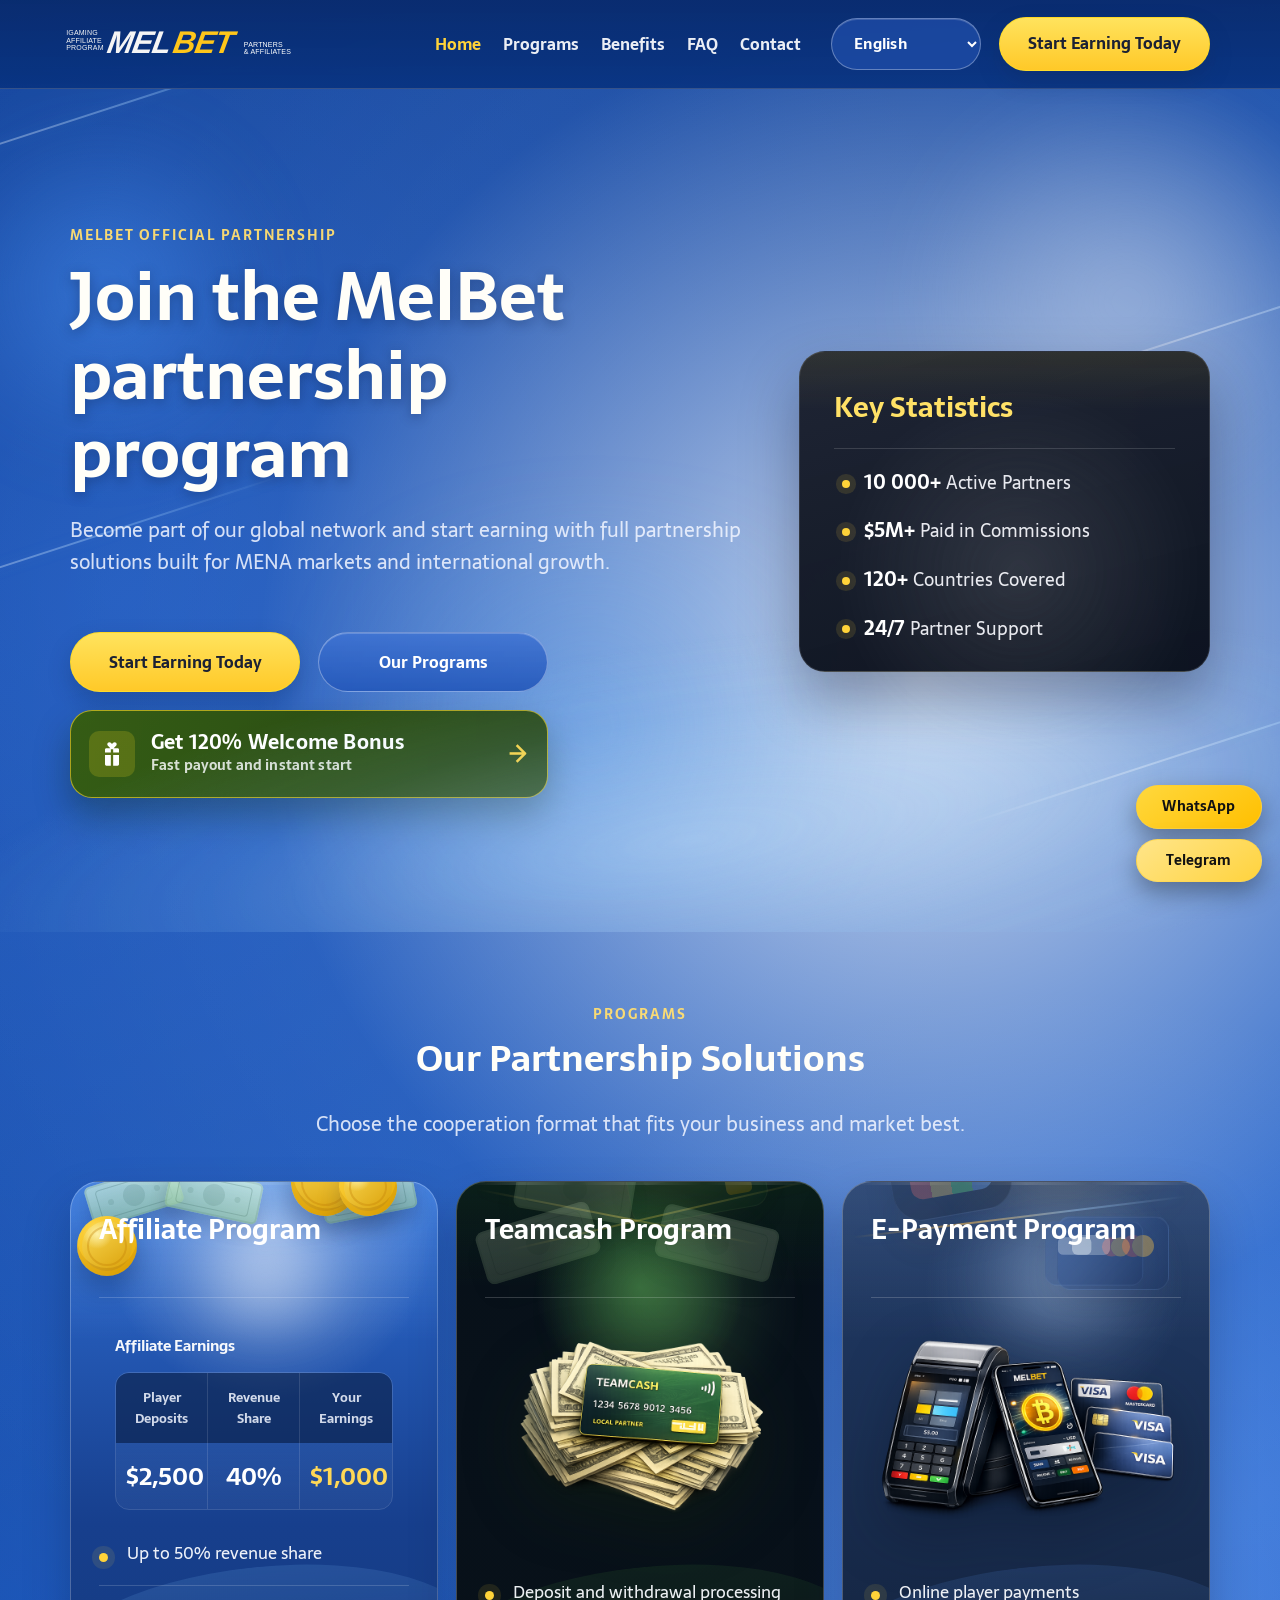
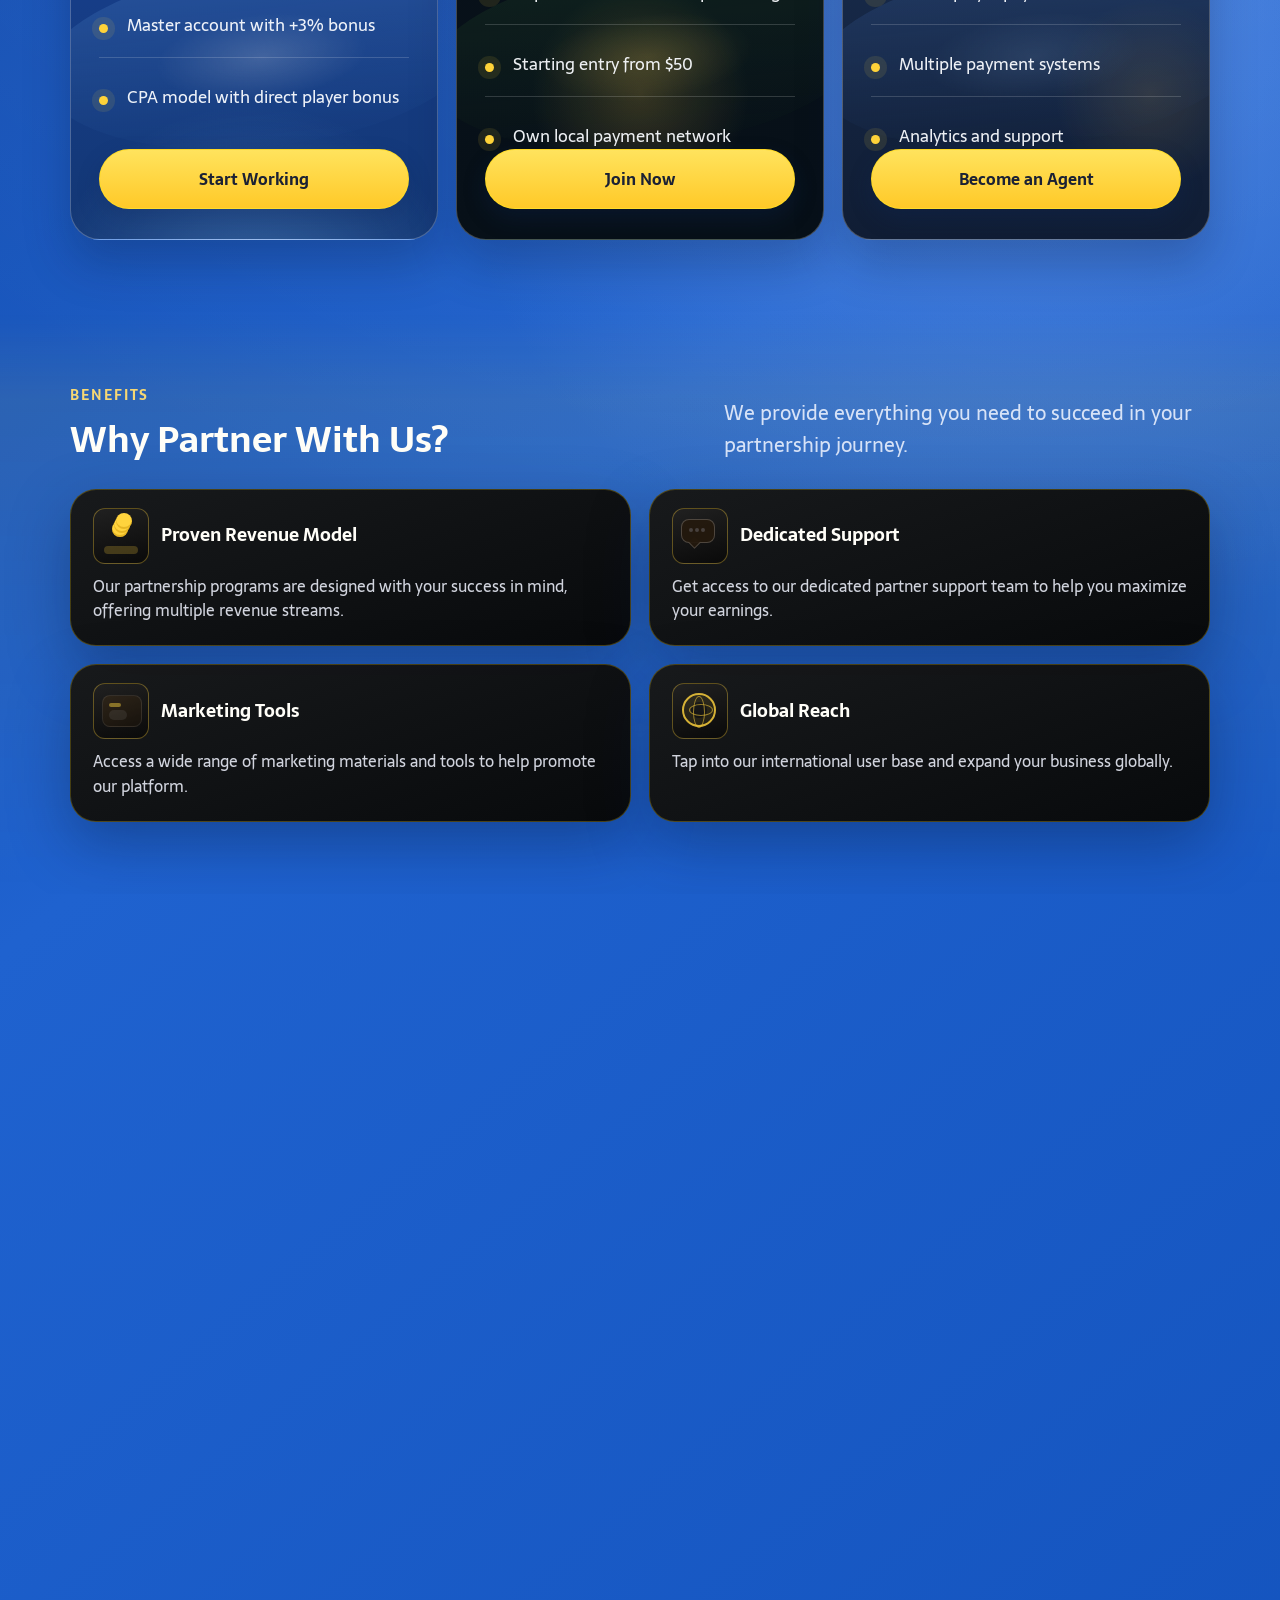
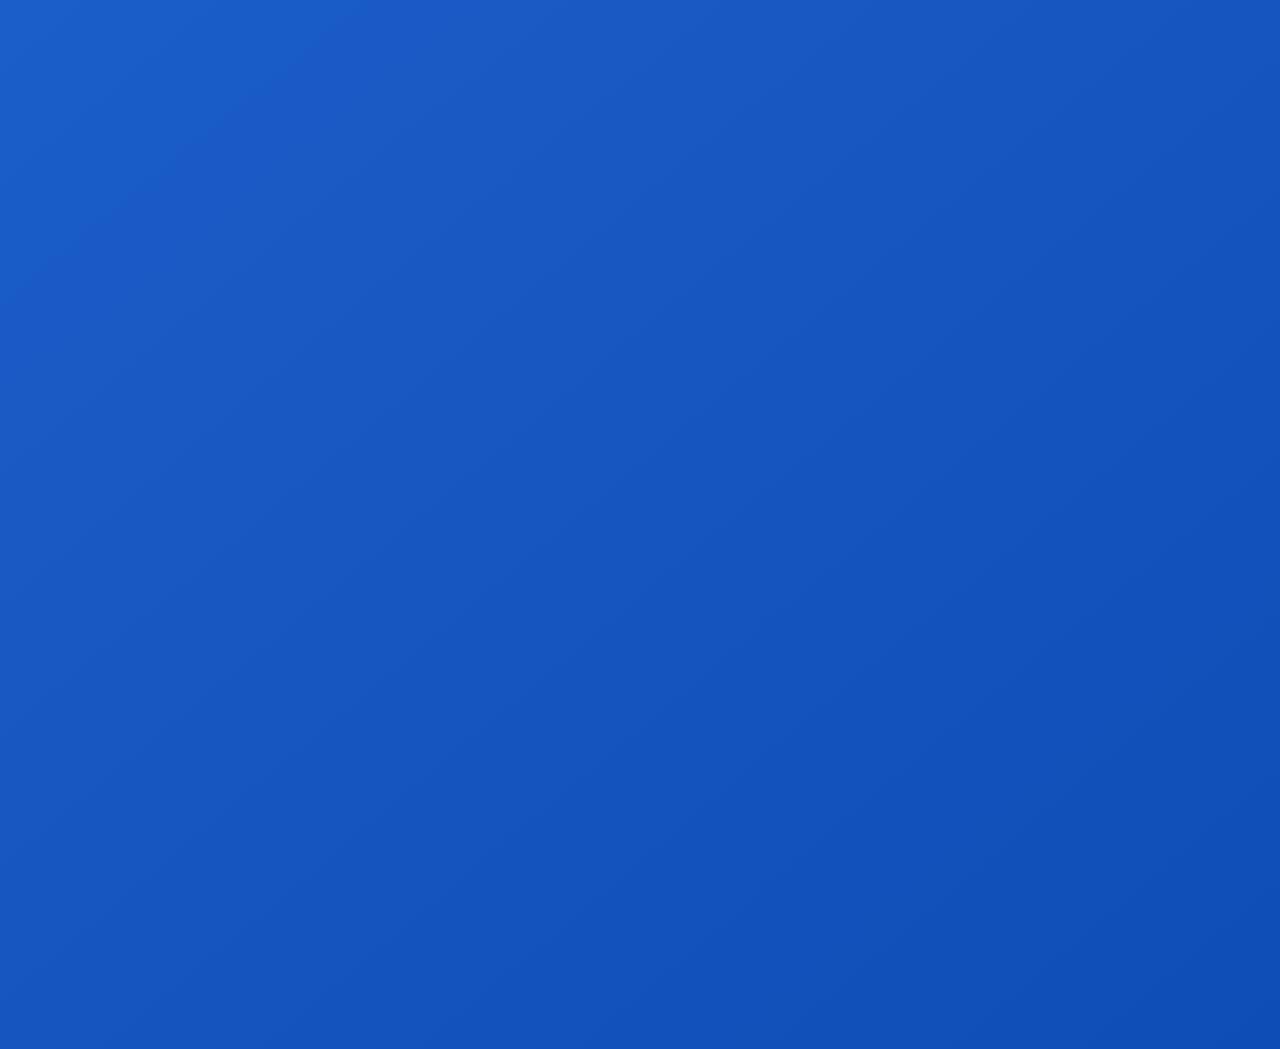
==== commit 09cc0fdb: "Update landing design, contacts, and SEO" ====
--- a/index.html
+++ b/index.html
@@ -9,7 +9,7 @@
       content="Join Melbet Partnerships Program and start earning with Affiliate, Payment Agent and E-payment programs."
     />
     <meta name="robots" content="index, follow, max-image-preview:large" />
-    <link rel="canonical" href="https://melbetcollaborations.com/" />
+    <link rel="canonical" href="https://melbetglobal.com/" />
     <meta property="og:type" content="website" />
     <meta property="og:site_name" content="MelBet Partnerships" />
     <meta property="og:title" content="Melbet Partnerships Program" />
@@ -17,30 +17,30 @@
       property="og:description"
       content="Join Melbet Partnerships Program and start earning with Affiliate, Payment Agent and E-payment programs."
     />
-    <meta property="og:url" content="https://melbetcollaborations.com/" />
-    <meta property="og:image" content="https://melbetcollaborations.com/assets/melbetlogo.png" />
+    <meta property="og:url" content="https://melbetglobal.com/" />
+    <meta property="og:image" content="https://melbetglobal.com/assets/melbetlogo.png" />
     <meta name="twitter:card" content="summary_large_image" />
     <meta name="twitter:title" content="Melbet Partnerships Program" />
     <meta
       name="twitter:description"
       content="Join Melbet Partnerships Program and start earning with Affiliate, Payment Agent and E-payment programs."
     />
-    <meta name="twitter:image" content="https://melbetcollaborations.com/assets/melbetlogo.png" />
+    <meta name="twitter:image" content="https://melbetglobal.com/assets/melbetlogo.png" />
     <script type="application/ld+json">
       {
         "@context": "https://schema.org",
         "@type": "Organization",
         "name": "MelBet Partnerships",
-        "url": "https://melbetcollaborations.com/",
-        "logo": "https://melbetcollaborations.com/assets/melbetlogo.png",
+        "url": "https://melbetglobal.com/",
+        "logo": "https://melbetglobal.com/assets/melbetlogo.png",
         "sameAs": [
-          "https://t.me/Melbetpartnerships"
+          "https://t.me/MichaelMelBet"
         ],
         "contactPoint": [
           {
             "@type": "ContactPoint",
             "contactType": "customer support",
-            "url": "https://melbetcollaborations.com/contact"
+            "url": "https://melbetglobal.com/contact"
           }
         ]
       }
@@ -50,7 +50,7 @@
         "@context": "https://schema.org",
         "@type": "WebSite",
         "name": "MelBet Partnerships",
-        "url": "https://melbetcollaborations.com/"
+        "url": "https://melbetglobal.com/"
       }
     </script>
     <!-- Google tag (gtag.js) -->
@@ -70,7 +70,7 @@
       href="https://fonts.googleapis.com/css2?family=Sarala:wght@400;700&family=Tajawal:wght@400;500;700;800&display=swap"
       rel="stylesheet"
     />
-    <link rel="stylesheet" href="./css/styles.css?v=19" />
+    <link rel="stylesheet" href="./css/styles.css?v=38" />
   </head>
   <body>
     <div class="page-ambient" aria-hidden="true">
@@ -86,7 +86,7 @@
     <header class="site-header" id="home">
       <div class="container header-inner">
         <a class="logo" href="#home" aria-label="MelBet home">
-          <img src="./assets/logo-partnerships.svg?v=2" alt="MelBet Partnerships" />
+          <img src="./assets/logo-partnerships.svg?v=6" alt="MelBet Partnerships" />
         </a>
 
         <button class="menu-toggle" type="button" aria-label="Toggle menu" aria-expanded="false">
@@ -127,22 +127,23 @@
         <div class="container hero-grid">
           <div class="hero-copy-block">
             <p class="kicker">MelBet Official Partnership</p>
-            <h1>Join Melbet Partnerships Program</h1>
+            <h1>Join the MelBet partnership program</h1>
             <p class="hero-copy">
-              Become part of our global network and start earning with our comprehensive
-              partnership programs designed for success in the MENA region and beyond.
+              Become part of our global network and start earning with full partnership solutions
+              built for MENA markets and international growth.
             </p>
-            <div class="hero-inline-stats" aria-label="Partnership highlights">
-              <span><strong>10 000+</strong> active partners</span>
-              <span><strong>120+</strong> countries</span>
-              <span><strong>24/7</strong> support</span>
-            </div>
             <div class="hero-cta-stack">
               <div class="hero-actions">
-                <a class="btn" href="./contact.html">Start Earning Today</a>
-                <a class="btn btn-ghost" href="#programs">Our Partnership Programs</a>
-              </div>
-              <a class="hero-offer" href="https://melbet.org/en?tag=d_4728093m_2170c_TeamPartnerships" aria-label="Get 120 percent deposit bonus" target="_blank" rel="noopener noreferrer">
+                <a class="btn hero-btn-primary" href="./contact.html">Start Earning Today</a>
+                <a class="btn btn-ghost hero-btn-secondary" href="#programs">Our Programs</a>
+              </div>
+              <a
+                class="hero-offer"
+                href="https://refpa3665.com/L?tag=d_5243560m_2170c_MEL7323"
+                aria-label="Get 120 percent welcome bonus"
+                target="_blank"
+                rel="noopener noreferrer"
+              >
                 <span class="hero-offer-icon" aria-hidden="true">
                   <svg viewBox="0 0 24 24" role="presentation">
                     <path
@@ -151,170 +152,110 @@
                   </svg>
                 </span>
                 <span class="hero-offer-content">
-                  <strong>Get 120% Welcome Bonus</strong>
-                  <small>Fast payout and instant start</small>
+                  <strong>Get a 120% welcome bonus</strong>
+                  <small>Fast payouts and instant start</small>
                 </span>
                 <span class="hero-offer-arrow" aria-hidden="true">→</span>
               </a>
             </div>
           </div>
-          <div class="hero-card hero-dashboard">
-            <div class="hero-dashboard-top">
-              <p class="hero-card-title">Partner Dashboard</p>
-              <span class="hero-dashboard-badge">Live Growth</span>
-            </div>
-            <div class="hero-metric-grid">
-              <div class="hero-metric">
-                <span class="hero-metric-label">Paid in Commissions</span>
-                <strong>$5M+</strong>
-              </div>
-              <div class="hero-metric">
-                <span class="hero-metric-label">Weekly Activity</span>
-                <strong>+27%</strong>
-              </div>
-            </div>
-            <div class="hero-program-strip" aria-label="Program overview">
-              <div class="hero-program-item">
-                <span class="hero-program-name">Affiliate</span>
-                <strong>25%-50%</strong>
-              </div>
-              <div class="hero-program-item">
-                <span class="hero-program-name">Teamcash</span>
-                <strong>$50 start</strong>
-              </div>
-              <div class="hero-program-item">
-                <span class="hero-program-name">E-payment</span>
-                <strong>24/7 flow</strong>
-              </div>
-            </div>
-          </div>
+          <aside class="hero-card hero-stat-card" aria-label="Key statistics">
+            <p class="hero-stat-title">Key Statistics</p>
+            <ul class="hero-stat-list">
+              <li><strong>10 000+</strong> Active partners</li>
+              <li><strong>55M+</strong> Paid in commissions</li>
+              <li><strong>120+</strong> Countries reached</li>
+              <li><strong>24/7</strong> Partner support</li>
+            </ul>
+          </aside>
         </div>
       </section>
 
       <section class="section reveal" id="programs">
         <div class="container">
-          <div class="section-heading">
+          <div class="section-heading section-heading-programs">
             <div>
               <p class="section-kicker">Programs</p>
-              <h2>Our Partnership Programs</h2>
+              <h2>Our Partnership Solutions</h2>
             </div>
             <p class="hero-copy">
-              Choose the program that matches your skills and start generating revenue with one of
-              the leading platforms in the industry.
+              Choose the cooperation format that fits your business and market best.
             </p>
           </div>
-          <div class="cards cards-3">
-            <article class="card card-program">
-              <div class="program-media program-media-graph is-animating" aria-hidden="true">
-                <div class="graph-top">
-                  <span class="graph-dollar">$</span>
-                  <strong class="graph-value" data-start="25000" data-target="50000">$25,000</strong>
-                  <span class="graph-percent" data-start="25" data-target="50">25%</span>
+          <div class="cards cards-3 program-cards-showcase">
+            <article class="card card-program card-program-affiliate">
+              <div class="affiliate-scene" aria-hidden="true">
+                <span class="affiliate-glow affiliate-glow-top"></span>
+                <span class="affiliate-glow affiliate-glow-bottom"></span>
+                <span class="affiliate-bill affiliate-bill-a"></span>
+                <span class="affiliate-bill affiliate-bill-b"></span>
+                <span class="affiliate-bill affiliate-bill-c"></span>
+                <span class="affiliate-coin affiliate-coin-a"></span>
+                <span class="affiliate-coin affiliate-coin-b"></span>
+                <span class="affiliate-coin affiliate-coin-c"></span>
+              </div>
+              <h3>Affiliate Program</h3>
+              <div class="program-panel program-panel-table">
+                <div class="program-panel-title">Affiliate Earnings</div>
+                <div class="program-table">
+                  <span>Player Deposits</span>
+                  <span>Revenue Share</span>
+                  <span>Your Earnings</span>
+                  <strong>$2,500</strong>
+                  <strong>40%</strong>
+                  <strong>$1,000</strong>
                 </div>
-                <svg class="graph-svg" viewBox="0 0 240 86" role="presentation">
-                  <path
-                    class="graph-area"
-                    d="M10 76 L58 62 L96 66 L140 44 L176 50 L230 18 L230 86 L10 86 Z"
-                  />
-                  <polyline
-                    class="graph-line"
-                    points="10,76 58,62 96,66 140,44 176,50 230,18"
-                  />
-                  <circle class="graph-dot" cx="230" cy="18" r="4" />
-                </svg>
-              </div>
-              <h3>Affiliate Partner Program</h3>
-              <p>
-                Maximize your earnings with our multi-tiered revenue model designed to reward
-                performance and growth.
-              </p>
-              <ul>
-                <li>25% to 50% commission on player revenue through your promo code</li>
-                <li>Potential for increased commission rates based on performance</li>
-                <li>Opportunity to become a Master Account with 3% additional commission</li>
-                <li>Demo accounts available for marketing purposes ($2,000-$10,000)</li>
-                <li>CPA Program: $10 direct bonus for each qualifying player</li>
+              </div>
+              <ul class="program-list">
+                <li>Up to 50% revenue share</li>
+                <li>Master account with +3% bonus</li>
+                <li>CPA model with direct player bonus</li>
               </ul>
-              <a class="program-cta-link" href="./contact.html">Join Affiliate Program</a>
-            </article>
-            <article class="card card-program card-program-shift">
-              <div class="program-media program-media-flow is-animating" aria-hidden="true">
-                <svg class="flow-diagram" viewBox="0 0 420 204" role="presentation" aria-hidden="true">
-                  <defs>
-                    <marker id="flowArrowGold" markerWidth="8" markerHeight="8" refX="7" refY="4" orient="auto">
-                      <polygon points="0,0 8,4 0,8" fill="#ffd33d"></polygon>
-                    </marker>
-                  </defs>
-
-                  <circle cx="64" cy="56" r="42" class="flow-node-shape"></circle>
-                  <circle cx="210" cy="56" r="48" class="flow-node-shape flow-node-shape-center"></circle>
-                  <circle cx="356" cy="56" r="42" class="flow-node-shape"></circle>
-                  <circle cx="210" cy="164" r="34" class="flow-node-shape flow-node-shape-agent"></circle>
-
-                  <text id="flow-node-left-text-1" x="64" y="50" class="flow-node-text">Melbet</text>
-                  <text id="flow-node-left-text-2" x="64" y="66" class="flow-node-text">Account</text>
-                  <text id="flow-node-center-text-1" x="210" y="50" class="flow-node-text flow-node-text-center">TeamCash</text>
-                  <text id="flow-node-center-text-2" x="210" y="67" class="flow-node-text flow-node-text-center">App</text>
-                  <text id="flow-node-right-text" x="356" y="60" class="flow-node-text">Player</text>
-                  <text id="flow-node-agent-text" x="210" y="168" class="flow-node-text">Agent</text>
-
-                  <line x1="160" y1="40" x2="112" y2="40" class="flow-line flow-line-forward" marker-end="url(#flowArrowGold)"></line>
-                  <text id="flow-label-left-top-text" x="136" y="31" class="flow-line-label">Deposits</text>
-
-                  <line x1="112" y1="72" x2="160" y2="72" class="flow-line flow-line-forward" marker-end="url(#flowArrowGold)"></line>
-                  <text id="flow-label-left-bottom-text" x="136" y="87" class="flow-line-label">Withdrawals</text>
-
-                  <line x1="260" y1="40" x2="308" y2="40" class="flow-line flow-line-forward" marker-end="url(#flowArrowGold)"></line>
-                  <text id="flow-label-right-top-text" x="284" y="31" class="flow-line-label">Withdrawal</text>
-
-                  <line x1="308" y1="72" x2="260" y2="72" class="flow-line flow-line-forward" marker-end="url(#flowArrowGold)"></line>
-                  <text id="flow-label-right-bottom-text" x="284" y="87" class="flow-line-label">Deposits</text>
-
-                  <line x1="188" y1="102" x2="188" y2="150" class="flow-line flow-line-forward" marker-end="url(#flowArrowGold)"></line>
-                  <text id="flow-label-down-left-text" x="158" y="128" class="flow-line-label flow-line-label-bottom flow-line-label-bottom-left">Commission %</text>
-
-                  <line x1="232" y1="150" x2="232" y2="102" class="flow-line flow-line-forward" marker-end="url(#flowArrowGold)"></line>
-                  <text id="flow-label-up-right-text" x="262" y="136" class="flow-line-label flow-line-label-bottom flow-line-label-bottom-right">Prepayment</text>
-                </svg>
-              </div>
-              <h3>Teamcash program</h3>
-              <p>
-                Become a financial solution provider in your country and earn commissions on cash
-                transactions.
-              </p>
-              <ul>
-                <li>Provide deposit and withdrawal services to players in your region</li>
-                <li>Work directly with our company app</li>
-                <li>Low startup investment of $50 USD</li>
-                <li>Must be 18+ years old</li>
-                <li>Be the trusted local payment solution for our platform</li>
+              <a class="btn program-card-cta" href="./contact.html">Start Working</a>
+            </article>
+            <article class="card card-program card-program-teamcash">
+              <div class="teamcash-scene" aria-hidden="true">
+                <span class="teamcash-glow teamcash-glow-top"></span>
+                <span class="teamcash-glow teamcash-glow-bottom"></span>
+                <span class="teamcash-beam teamcash-beam-a"></span>
+                <span class="teamcash-beam teamcash-beam-b"></span>
+                <span class="teamcash-bill teamcash-bill-a"></span>
+                <span class="teamcash-bill teamcash-bill-b"></span>
+                <span class="teamcash-bill teamcash-bill-c"></span>
+                <span class="teamcash-chip-card"></span>
+              </div>
+              <h3>Teamcash Program</h3>
+              <div class="program-panel program-panel-image">
+                <img src="./assets/money.png?v=2" alt="Teamcash local payment program" />
+              </div>
+              <ul class="program-list">
+                <li>Deposit and withdrawal processing</li>
+                <li>Starting entry from <strong>$50</strong></li>
+                <li>Own local payment network</li>
               </ul>
-              <a class="program-cta-link" href="./contact.html">Join Teamcash program</a>
-            </article>
-            <article class="card card-program">
-              <div class="program-media program-media-epay is-animating" aria-hidden="true">
-                <div class="epay-canvas">
-                  <div class="epay-phone"></div>
-                  <div class="epay-send-btn">Send payment</div>
-                  <div class="epay-arrow"></div>
-                  <div class="epay-coin epay-coin-1">$</div>
-                  <div class="epay-coin epay-coin-2">$</div>
-                  <div class="epay-success">✓ Payment successful</div>
-                </div>
-              </div>
-              <h3>E-payment Agent Program</h3>
-              <p>
-                Leverage digital payment solutions to serve players and earn competitive
-                commissions.
-              </p>
-              <ul>
-                <li>Process digital payments and transfers for players</li>
-                <li>Work with various e-payment platforms and methods</li>
-                <li>Competitive commission structure on all transactions</li>
-                <li>Access to dedicated support team for technical issues</li>
-                <li>Real-time reporting and analytics dashboard</li>
+              <a class="btn program-card-cta" href="./contact.html">Join Now</a>
+            </article>
+            <article class="card card-program card-program-epayment">
+              <div class="epayment-scene" aria-hidden="true">
+                <span class="epayment-glow epayment-glow-top"></span>
+                <span class="epayment-glow epayment-glow-bottom"></span>
+                <span class="epayment-orb epayment-orb-a"></span>
+                <span class="epayment-orb epayment-orb-b"></span>
+                <span class="epayment-streak epayment-streak-a"></span>
+                <span class="epayment-card epayment-card-a"></span>
+                <span class="epayment-card epayment-card-b"></span>
+                <span class="epayment-terminal"></span>
+              </div>
+              <h3>E-Payment Program</h3>
+              <div class="program-panel program-panel-image">
+                <img src="./assets/visamas.png?v=1" alt="E-payment processing tools" />
+              </div>
+              <ul class="program-list">
+                <li>Online player payments</li>
+                <li>Multiple payment systems</li>
+                <li>Analytics and support</li>
               </ul>
-              <a class="program-cta-link" href="./contact.html">Join E-payment Program</a>
+              <a class="btn program-card-cta" href="./contact.html">Become an Agent</a>
             </article>
           </div>
         </div>
@@ -559,9 +500,9 @@
             </p>
           </div>
           <div class="contact-card">
-            <a href="mailto:partnerships@melbet.com">partnerships@melbet.com</a>
-            <a href="https://t.me/Melbetpartnerships" target="_blank" rel="noopener noreferrer">Telegram</a>
-            <a href="https://wa.me/37455256035" target="_blank" rel="noopener noreferrer">WhatsApp</a>
+            <a href="mailto:alex.melbet.off@gmail.com">Email</a>
+            <a href="https://t.me/MichaelMelBet" target="_blank" rel="noopener noreferrer">Telegram</a>
+            <a href="https://wa.me/37498330831" target="_blank" rel="noopener noreferrer">WhatsApp</a>
             <a class="btn" href="./contact.html">Apply Now</a>
           </div>
         </div>
@@ -571,7 +512,7 @@
     <aside class="chat-dock" aria-label="Quick chat">
       <a
         class="chat-dock-link chat-dock-link-wa"
-        href="https://wa.me/37455256035"
+        href="https://wa.me/37498330831"
         target="_blank"
         rel="noopener noreferrer"
         aria-label="Open WhatsApp"
@@ -579,7 +520,7 @@
       >
       <a
         class="chat-dock-link chat-dock-link-tg"
-        href="https://t.me/Melbetpartnerships"
+        href="https://t.me/MichaelMelBet"
         target="_blank"
         rel="noopener noreferrer"
         aria-label="Open Telegram"
@@ -587,7 +528,7 @@
       >
     </aside>
 
-    <script src="./js/i18n.js?v=13"></script>
+    <script src="./js/i18n.js?v=15"></script>
     <script src="./js/main.js?v=10"></script>
   </body>
 </html>
--- a/css/styles.css
+++ b/css/styles.css
@@ -1,13 +1,13 @@
 :root {
-  --bg: #050505;
-  --bg-soft: #111111;
-  --surface: #181818;
+  --bg: #0c3f9c;
+  --bg-soft: #11387f;
+  --surface: #122a59;
   --text: #fffef8;
-  --muted: #d9d9d9;
-  --accent: #ffdb24;
-  --accent-strong: #ffc400;
-  --border: rgba(255, 219, 36, 0.28);
-  --shadow: 0 16px 38px rgba(0, 0, 0, 0.38);
+  --muted: rgba(241, 245, 255, 0.86);
+  --accent: #ffd339;
+  --accent-strong: #ffbf00;
+  --border: rgba(255, 219, 36, 0.24);
+  --shadow: 0 22px 60px rgba(4, 19, 54, 0.34);
   --font-latin: "Sarala", sans-serif;
   --font-arabic: "Tajawal", sans-serif;
 }
@@ -27,9 +27,10 @@
   font-family: var(--font-latin);
   color: var(--text);
   background:
-    radial-gradient(circle at 8% 4%, rgba(255, 219, 36, 0.24), transparent 34%),
-    radial-gradient(circle at 92% 8%, rgba(255, 196, 0, 0.16), transparent 32%),
-    radial-gradient(circle at 50% 100%, rgba(255, 219, 36, 0.1), transparent 42%),
+    radial-gradient(circle at 72% 16%, rgba(255, 255, 255, 0.8), rgba(255, 255, 255, 0.08) 18%, transparent 42%),
+    radial-gradient(circle at 82% 38%, rgba(153, 192, 255, 0.34), transparent 22%),
+    radial-gradient(circle at 10% 14%, rgba(44, 123, 255, 0.34), transparent 24%),
+    linear-gradient(140deg, #0a378a 0%, #1f62cf 48%, #0f4db6 100%),
     var(--bg);
   line-height: 1.55;
   overflow-x: hidden;
@@ -61,40 +62,40 @@
 }
 
 .page-ambient-orb-a {
-  top: 8%;
-  left: -4%;
-  width: 320px;
-  height: 320px;
-  background: radial-gradient(circle, rgba(255, 219, 36, 0.22), transparent 68%);
-  animation: orb-drift-a 16s ease-in-out infinite alternate;
-}
-
-.page-ambient-orb-b {
   top: 12%;
-  right: -6%;
-  width: 380px;
-  height: 380px;
-  background: radial-gradient(circle, rgba(255, 219, 36, 0.16), transparent 70%);
-  animation: orb-drift-b 20s ease-in-out infinite alternate;
-}
-
-.page-ambient-orb-c {
-  bottom: 4%;
-  left: 32%;
+  left: -6%;
   width: 360px;
   height: 360px;
-  background: radial-gradient(circle, rgba(255, 255, 255, 0.08), transparent 68%);
+  background: radial-gradient(circle, rgba(78, 154, 255, 0.44), transparent 68%);
+  animation: orb-drift-a 16s ease-in-out infinite alternate;
+}
+
+.page-ambient-orb-b {
+  top: 8%;
+  right: -6%;
+  width: 460px;
+  height: 460px;
+  background: radial-gradient(circle, rgba(255, 255, 255, 0.34), transparent 70%);
+  animation: orb-drift-b 20s ease-in-out infinite alternate;
+}
+
+.page-ambient-orb-c {
+  bottom: -4%;
+  left: 18%;
+  width: 720px;
+  height: 420px;
+  background: radial-gradient(circle, rgba(86, 173, 255, 0.26), transparent 68%);
   animation: orb-drift-c 22s ease-in-out infinite alternate;
 }
 
 .page-ambient-grid {
-  inset: -12%;
+  inset: -10%;
   background:
-    linear-gradient(rgba(255, 219, 36, 0.06) 1px, transparent 1px),
-    linear-gradient(90deg, rgba(255, 219, 36, 0.06) 1px, transparent 1px);
-  background-size: 140px 140px;
+    linear-gradient(rgba(255, 255, 255, 0.04) 1px, transparent 1px),
+    linear-gradient(90deg, rgba(255, 255, 255, 0.04) 1px, transparent 1px);
+  background-size: 160px 160px;
   mask-image: radial-gradient(circle at center, rgba(0, 0, 0, 0.88), transparent 76%);
-  opacity: 0.24;
+  opacity: 0.2;
   transform-origin: center;
   animation: grid-float 28s linear infinite;
 }
@@ -104,11 +105,11 @@
   min-width: 260px;
   height: 2px;
   border-radius: 999px;
-  background: linear-gradient(90deg, transparent, rgba(255, 219, 36, 0.9), rgba(255, 255, 255, 0.7), transparent);
+  background: linear-gradient(90deg, transparent, rgba(255, 255, 255, 0.84), rgba(169, 214, 255, 0.86), transparent);
   box-shadow:
-    0 0 14px rgba(255, 219, 36, 0.38),
-    0 0 28px rgba(255, 219, 36, 0.22);
-  opacity: 0.5;
+    0 0 14px rgba(146, 202, 255, 0.32),
+    0 0 28px rgba(146, 202, 255, 0.18);
+  opacity: 0.42;
   transform: rotate(-18deg);
 }
 
@@ -153,13 +154,13 @@
   position: sticky;
   top: 0;
   z-index: 30;
-  background: rgba(5, 5, 5, 0.92);
-  border-bottom: 1px solid rgba(255, 219, 36, 0.2);
-  backdrop-filter: blur(10px);
+  background: linear-gradient(180deg, rgba(9, 43, 110, 0.96), rgba(8, 51, 129, 0.92));
+  border-bottom: 1px solid rgba(255, 255, 255, 0.18);
+  backdrop-filter: blur(14px);
 }
 
 .header-inner {
-  min-height: 76px;
+  min-height: 88px;
   display: flex;
   align-items: center;
   gap: 18px;
@@ -186,11 +187,11 @@
 }
 
 .site-nav a {
-  color: var(--muted);
+  color: rgba(255, 255, 255, 0.92);
   text-decoration: none;
-  font-weight: 600;
-  font-size: 0.95rem;
-  transition: color 0.2s ease;
+  font-weight: 700;
+  font-size: 1rem;
+  transition: color 0.2s ease, opacity 0.2s ease;
 }
 
 .site-nav a:hover,
@@ -231,15 +232,16 @@
 }
 
 .lang-switcher select {
-  border: 1px solid rgba(255, 219, 36, 0.42);
-  background: rgba(19, 19, 19, 0.96);
+  border: 1px solid rgba(255, 255, 255, 0.32);
+  background: rgba(29, 74, 165, 0.84);
   color: #ffffff;
   border-radius: 999px;
-  padding: 8px 12px;
+  padding: 12px 18px;
   font: inherit;
-  font-size: 0.8rem;
+  font-size: 0.92rem;
   font-weight: 700;
   letter-spacing: 0.02em;
+  box-shadow: inset 0 1px 0 rgba(255, 255, 255, 0.16);
 }
 
 .lang-switcher select:focus {
@@ -252,14 +254,15 @@
   display: inline-flex;
   align-items: center;
   justify-content: center;
-  padding: 12px 20px;
+  padding: 14px 26px;
   border-radius: 999px;
-  border: 1px solid var(--accent);
-  background: var(--accent);
-  color: #111111;
+  border: 1px solid rgba(255, 219, 36, 0.86);
+  background: linear-gradient(180deg, #ffe35d, #ffc928);
+  color: #1b2134;
   text-decoration: none;
-  font-weight: 700;
+  font-weight: 800;
   transition: transform 0.2s ease, box-shadow 0.2s ease, background-color 0.2s ease;
+  box-shadow: 0 10px 22px rgba(16, 38, 89, 0.28);
 }
 
 .btn:hover {
@@ -269,70 +272,77 @@
 }
 
 .btn-small {
-  font-size: 0.88rem;
-  padding: 9px 16px;
+  font-size: 0.98rem;
+  padding: 14px 28px;
 }
 
 .btn-ghost {
-  background: rgba(255, 255, 255, 0.08);
-  color: #fff6d0;
-  border-color: rgba(255, 219, 36, 0.32);
+  background: linear-gradient(180deg, rgba(63, 115, 210, 0.88), rgba(36, 88, 186, 0.92));
+  color: #ffffff;
+  border-color: rgba(255, 255, 255, 0.34);
   backdrop-filter: blur(8px);
+  box-shadow: inset 0 1px 0 rgba(255, 255, 255, 0.2);
 }
 
 .btn-ghost:hover {
-  background: rgba(255, 219, 36, 0.14);
+  background: linear-gradient(180deg, rgba(74, 129, 232, 0.96), rgba(41, 95, 198, 0.96));
   color: #ffffff;
-  border-color: rgba(255, 219, 36, 0.5);
+  border-color: rgba(255, 255, 255, 0.5);
 }
 
 .hero {
-  padding: 92px 0 72px;
+  position: relative;
+  padding: 112px 0 110px;
+  overflow: hidden;
+}
+
+.hero::before,
+.hero::after {
+  content: "";
+  position: absolute;
+  pointer-events: none;
+}
+
+.hero::before {
+  inset: auto -18% -14% -10%;
+  height: 420px;
+  background:
+    radial-gradient(ellipse at center, rgba(255, 255, 255, 0.28), rgba(255, 255, 255, 0.04) 42%, transparent 70%),
+    radial-gradient(ellipse at center, rgba(117, 194, 255, 0.3), transparent 68%);
+  border-radius: 50%;
+  transform: rotate(-8deg);
+  opacity: 0.88;
+}
+
+.hero::after {
+  right: 4%;
+  bottom: 18%;
+  width: 420px;
+  height: 420px;
+  background: radial-gradient(circle, rgba(255, 255, 255, 0.2), transparent 62%);
+  filter: blur(6px);
+  opacity: 0.58;
 }
 
 .hero-grid {
   display: grid;
-  grid-template-columns: minmax(0, 1.15fr) minmax(320px, 0.85fr);
-  gap: 36px;
-  align-items: stretch;
+  grid-template-columns: minmax(0, 1.18fr) minmax(320px, 0.72fr);
+  gap: 56px;
+  align-items: center;
 }
 
 .hero-copy-block {
-  padding: 12px 0;
-}
-
-.hero-inline-stats {
-  display: flex;
-  flex-wrap: wrap;
-  gap: 10px;
-  margin-top: 20px;
-}
-
-.hero-inline-stats span {
-  display: inline-flex;
-  align-items: center;
-  gap: 8px;
-  min-height: 38px;
-  padding: 8px 12px;
-  border-radius: 999px;
-  background: rgba(255, 255, 255, 0.05);
-  border: 1px solid rgba(255, 219, 36, 0.2);
-  color: #ece6cf;
-  font-size: 0.84rem;
-}
-
-.hero-inline-stats strong {
-  color: #ffffff;
-  font-size: 0.92rem;
+  max-width: 700px;
+  padding: 24px 0;
 }
 
 .kicker,
 .section-kicker {
-  font-size: 0.82rem;
+  font-size: 0.86rem;
   font-weight: 700;
-  letter-spacing: 0.12em;
+  letter-spacing: 0.14em;
   text-transform: uppercase;
-  color: var(--accent);
+  color: rgba(255, 222, 112, 0.96);
   margin: 0 0 12px;
 }
 
@@ -344,8 +354,10 @@
 }
 
 h1 {
-  font-size: clamp(2rem, 4vw, 3.5rem);
-  margin-bottom: 16px;
+  max-width: 680px;
+  font-size: clamp(2.8rem, 5.2vw, 5.25rem);
+  margin-bottom: 20px;
+  text-shadow: 0 3px 12px rgba(11, 28, 68, 0.34);
 }
 
 h2 {
@@ -360,14 +372,15 @@
 
 .hero-copy {
   color: var(--muted);
-  max-width: 640px;
+  max-width: 740px;
+  font-size: clamp(1.05rem, 1.6vw, 1.32rem);
 }
 
 .hero-cta-stack {
-  margin-top: 28px;
+  margin-top: 34px;
   display: inline-flex;
   flex-direction: column;
-  gap: 14px;
+  gap: 18px;
   width: fit-content;
   max-width: 100%;
 }
@@ -376,29 +389,36 @@
   margin-top: 0;
   display: flex;
   flex-wrap: wrap;
-  gap: 14px;
+  gap: 18px;
+}
+
+.hero-btn-primary,
+.hero-btn-secondary {
+  min-height: 60px;
+  min-width: 230px;
+  font-size: 1rem;
 }
 
 .hero-offer {
   margin-top: 0;
   width: 100%;
-  min-height: 62px;
-  padding: 12px 18px 12px 14px;
-  border-radius: 18px;
-  border: 1px solid rgba(255, 219, 36, 0.48);
+  min-height: 88px;
+  padding: 16px 20px 16px 18px;
+  border-radius: 22px;
+  border: 1px solid rgba(255, 219, 36, 0.62);
   background:
-    linear-gradient(145deg, rgba(255, 219, 36, 0.18), rgba(255, 219, 36, 0.05) 38%, rgba(20, 20, 20, 0.92) 39%),
-    linear-gradient(165deg, rgba(22, 22, 22, 0.96), rgba(7, 7, 7, 0.98));
+    linear-gradient(90deg, rgba(55, 96, 21, 0.92), rgba(39, 72, 19, 0.96)),
+    linear-gradient(165deg, rgba(24, 47, 11, 0.98), rgba(10, 24, 7, 0.98));
   color: #ffffff;
   text-decoration: none;
   font-weight: 800;
-  font-size: clamp(1rem, 2.3vw, 1.12rem);
+  font-size: clamp(1rem, 2.3vw, 1.22rem);
   letter-spacing: 0.01em;
   display: inline-flex;
   align-items: center;
   justify-content: flex-start;
-  gap: 12px;
-  box-shadow: 0 14px 28px rgba(10, 8, 3, 0.42);
+  gap: 16px;
+  box-shadow: 0 18px 34px rgba(8, 31, 12, 0.34);
   transition: transform 0.2s ease, box-shadow 0.2s ease, filter 0.2s ease;
 }
 
@@ -409,10 +429,10 @@
 }
 
 .hero-offer-icon {
-  width: 32px;
-  height: 32px;
+  width: 46px;
+  height: 46px;
   border-radius: 10px;
-  background: rgba(255, 219, 36, 0.2);
+  background: rgba(255, 219, 36, 0.18);
   display: inline-flex;
   align-items: center;
   justify-content: center;
@@ -420,8 +440,8 @@
 }
 
 .hero-offer-icon svg {
-  width: 22px;
-  height: 22px;
+  width: 28px;
+  height: 28px;
   fill: currentColor;
 }
 
@@ -436,16 +456,16 @@
 }
 
 .hero-offer-content small {
-  font-size: 0.76rem;
+  font-size: 0.9rem;
   font-weight: 600;
-  color: rgba(255, 255, 255, 0.76);
-  letter-spacing: 0.03em;
-  text-transform: uppercase;
+  color: rgba(255, 255, 255, 0.82);
+  letter-spacing: 0.01em;
+  text-transform: none;
 }
 
 .hero-offer-arrow {
   margin-left: auto;
-  font-size: 1.3rem;
+  font-size: 2rem;
   line-height: 1;
   color: var(--accent);
 }
@@ -464,100 +484,57 @@
   padding: 24px;
 }
 
-.hero-dashboard {
+.hero-stat-card {
+  position: relative;
+  justify-self: end;
+  width: min(100%, 480px);
+  padding: 34px 34px 28px;
+  border-radius: 26px;
+  background:
+    linear-gradient(180deg, rgba(255, 219, 36, 0.08), transparent 18%),
+    linear-gradient(165deg, rgba(27, 32, 46, 0.96), rgba(10, 16, 28, 0.98));
+  border: 1px solid rgba(255, 255, 255, 0.12);
+  box-shadow: 0 28px 56px rgba(8, 18, 45, 0.36);
+}
+
+.hero-stat-title {
+  margin: 0 0 18px;
+  color: #ffe166;
+  font-size: clamp(1.6rem, 2.2vw, 2rem);
+  font-weight: 800;
+}
+
+.hero-stat-list {
+  list-style: none;
+  margin: 0;
+  padding: 18px 0 0;
+  border-top: 1px solid rgba(255, 255, 255, 0.14);
   display: grid;
   gap: 18px;
-  padding: 24px;
-  border-radius: 28px;
-  background:
-    linear-gradient(180deg, rgba(255, 219, 36, 0.08), transparent 22%),
-    linear-gradient(160deg, rgba(26, 26, 26, 0.98), rgba(8, 8, 8, 0.98));
-}
-
-.hero-dashboard-top {
-  display: flex;
-  align-items: center;
-  justify-content: space-between;
-  gap: 12px;
-}
-
-.hero-dashboard-badge {
-  display: inline-flex;
-  align-items: center;
-  min-height: 30px;
-  padding: 4px 10px;
-  border-radius: 999px;
-  background: rgba(255, 219, 36, 0.12);
-  border: 1px solid rgba(255, 219, 36, 0.28);
-  color: #fff0ae;
-  font-size: 0.74rem;
-  font-weight: 700;
-  text-transform: uppercase;
-  letter-spacing: 0.08em;
-}
-
-.hero-card-title {
-  font-weight: 700;
-  margin: 0;
-  color: #fff0ae;
-  text-transform: uppercase;
-  letter-spacing: 0.12em;
-  font-size: 0.82rem;
-}
-
-.hero-metric-grid {
-  display: grid;
-  grid-template-columns: repeat(2, minmax(0, 1fr));
-  gap: 14px;
-}
-
-.hero-metric {
-  padding: 18px 16px;
-  border-radius: 20px;
-  background: rgba(255, 255, 255, 0.03);
-  border: 1px solid rgba(255, 219, 36, 0.12);
-}
-
-.hero-metric-label {
-  display: block;
-  margin-bottom: 10px;
-  color: #cdc6b0;
-  font-size: 0.8rem;
-}
-
-.hero-metric strong {
-  display: block;
+}
+
+.hero-stat-list li {
+  position: relative;
+  padding-left: 30px;
+  color: rgba(248, 250, 255, 0.92);
+  font-size: 1.1rem;
+}
+
+.hero-stat-list li::before {
+  content: "";
+  position: absolute;
+  top: 0.72em;
+  left: 8px;
+  width: 8px;
+  height: 8px;
+  border-radius: 50%;
+  background: var(--accent);
+  box-shadow: 0 0 0 6px rgba(255, 211, 57, 0.12);
+}
+
+.hero-stat-list strong {
   color: #ffffff;
-  font-size: clamp(1.4rem, 3vw, 2rem);
-  line-height: 1;
-}
-
-.hero-program-strip {
-  display: grid;
-  gap: 12px;
-}
-
-.hero-program-item {
-  display: flex;
-  align-items: center;
-  justify-content: space-between;
-  gap: 14px;
-  padding: 14px 0;
-  border-bottom: 1px solid rgba(255, 255, 255, 0.08);
-}
-
-.hero-program-item:last-child {
-  border-bottom: 0;
-}
-
-.hero-program-name {
-  color: #d2ccb8;
-  font-size: 0.92rem;
-}
-
-.hero-program-item strong {
-  color: #fff4c7;
-  font-size: 0.96rem;
+  font-size: 1.12em;
 }
 
 html[dir="rtl"] .hero-card ul {
@@ -572,11 +549,10 @@
 }
 
 html[dir="rtl"] .hero-inline-stats strong,
-html[dir="rtl"] .hero-metric strong,
-html[dir="rtl"] .hero-program-item strong,
 html[dir="rtl"] .graph-value,
 html[dir="rtl"] .graph-percent,
-html[dir="rtl"] .hero-offer-content strong {
+html[dir="rtl"] .hero-offer-content strong,
+html[dir="rtl"] .hero-stat-list strong {
   direction: ltr;
   unicode-bidi: isolate;
   display: inline-block;
@@ -1408,6 +1384,775 @@
   color: var(--accent);
 }
 
+.section-heading-programs {
+  grid-template-columns: 1fr;
+  justify-items: center;
+  text-align: center;
+  margin-bottom: 42px;
+}
+
+.section-heading-programs .hero-copy {
+  max-width: 760px;
+}
+
+.program-cards-showcase {
+  align-items: stretch;
+}
+
+.program-cards-showcase .card-program {
+  position: relative;
+  display: flex;
+  flex-direction: column;
+  min-height: 100%;
+  padding: 34px 28px 30px;
+  overflow: hidden;
+  border-radius: 30px;
+  border: 1px solid rgba(255, 255, 255, 0.24);
+  box-shadow: 0 24px 46px rgba(8, 24, 58, 0.26);
+}
+
+.program-cards-showcase .card-program::before {
+  content: "";
+  position: absolute;
+  inset: 0;
+  border-radius: inherit;
+  background:
+    radial-gradient(circle at 18% 16%, rgba(255, 255, 255, 0.2), transparent 18%),
+    radial-gradient(circle at 82% 14%, rgba(255, 255, 255, 0.18), transparent 18%),
+    radial-gradient(circle at 50% 110%, rgba(255, 255, 255, 0.2), transparent 36%);
+  opacity: 0.72;
+  pointer-events: none;
+}
+
+.program-cards-showcase .card-program > * {
+  position: relative;
+  z-index: 1;
+}
+
+.program-cards-showcase .card-program h3 {
+  margin-bottom: 20px;
+  padding-bottom: 18px;
+  border-bottom: 1px solid rgba(255, 255, 255, 0.18);
+  color: #ffffff;
+  font-size: clamp(1.48rem, 2.1vw, 1.95rem);
+  line-height: 1.03;
+  min-height: 82px;
+}
+
+.card-program-affiliate {
+  background:
+    radial-gradient(circle at 54% 8%, rgba(255, 255, 255, 0.42), transparent 26%),
+    radial-gradient(circle at 50% 112%, rgba(132, 196, 255, 0.34), transparent 28%),
+    linear-gradient(180deg, rgba(138, 190, 255, 0.26), transparent 24%),
+    linear-gradient(180deg, #2e6dd4 0%, #173f8d 52%, #133774 100%);
+}
+
+.card-program-affiliate::after {
+  content: "";
+  position: absolute;
+  left: -8%;
+  right: -12%;
+  bottom: 14%;
+  height: 180px;
+  border-radius: 50%;
+  background:
+    radial-gradient(ellipse at center, rgba(255, 255, 255, 0.18), transparent 34%),
+    linear-gradient(180deg, rgba(129, 195, 255, 0.16), rgba(56, 114, 208, 0.02));
+  transform: rotate(-6deg);
+  opacity: 0.9;
+  pointer-events: none;
+  z-index: 0;
+}
+
+.affiliate-scene {
+  position: absolute;
+  inset: 0;
+  z-index: 0;
+  pointer-events: none;
+}
+
+.affiliate-glow,
+.affiliate-bill,
+.affiliate-coin {
+  position: absolute;
+}
+
+.affiliate-glow {
+  border-radius: 50%;
+  filter: blur(20px);
+}
+
+.affiliate-glow-top {
+  top: 4%;
+  left: 18%;
+  width: 220px;
+  height: 120px;
+  background: radial-gradient(circle, rgba(255, 255, 255, 0.4), transparent 68%);
+}
+
+.affiliate-glow-bottom {
+  bottom: 16%;
+  left: 8%;
+  width: 300px;
+  height: 120px;
+  background: radial-gradient(circle, rgba(131, 196, 255, 0.26), transparent 70%);
+}
+
+.affiliate-bill {
+  width: 94px;
+  height: 42px;
+  border-radius: 6px;
+  background:
+    linear-gradient(180deg, rgba(216, 248, 223, 0.9), rgba(150, 199, 165, 0.96));
+  box-shadow:
+    inset 0 0 0 2px rgba(76, 116, 83, 0.2),
+    0 10px 18px rgba(9, 20, 44, 0.22);
+  opacity: 0.74;
+}
+
+.affiliate-bill::before,
+.affiliate-bill::after {
+  content: "";
+  position: absolute;
+}
+
+.affiliate-bill::before {
+  inset: 6px 10px;
+  border: 1px solid rgba(59, 101, 69, 0.28);
+  border-radius: 4px;
+}
+
+.affiliate-bill::after {
+  left: 50%;
+  top: 50%;
+  width: 22px;
+  height: 22px;
+  border-radius: 50%;
+  transform: translate(-50%, -50%);
+  background: rgba(64, 112, 78, 0.18);
+  box-shadow:
+    -24px 0 0 -8px rgba(64, 112, 78, 0.16),
+    24px 0 0 -8px rgba(64, 112, 78, 0.16);
+}
+
+.affiliate-bill-a {
+  left: -4%;
+  bottom: 14%;
+  transform: rotate(-17deg);
+}
+
+.affiliate-bill-b {
+  left: 22%;
+  bottom: 6%;
+  transform: rotate(12deg);
+}
+
+.affiliate-bill-c {
+  right: -2%;
+  bottom: 11%;
+  transform: rotate(-11deg);
+}
+
+.affiliate-coin {
+  width: 68px;
+  height: 68px;
+  border-radius: 50%;
+  background:
+    radial-gradient(circle at 34% 30%, rgba(255, 246, 182, 0.88), transparent 26%),
+    linear-gradient(145deg, #ffe15f, #d69a00);
+  box-shadow:
+    inset 0 0 0 5px rgba(255, 191, 0, 0.32),
+    inset 0 -8px 0 rgba(155, 98, 0, 0.24),
+    0 14px 24px rgba(16, 33, 71, 0.28);
+}
+
+.affiliate-coin::before {
+  content: "";
+  position: absolute;
+  inset: 10px;
+  border-radius: 50%;
+  border: 2px solid rgba(193, 126, 8, 0.34);
+}
+
+.affiliate-coin-a {
+  left: -7%;
+  top: 38%;
+  width: 60px;
+  height: 60px;
+}
+
+.affiliate-coin-b {
+  left: 62%;
+  bottom: 8%;
+  transform: rotate(18deg);
+}
+
+.affiliate-coin-c {
+  right: 4%;
+  bottom: 2%;
+  width: 58px;
+  height: 58px;
+  transform: rotate(-8deg);
+}
+
+.card-program-teamcash {
+  background:
+    radial-gradient(circle at 50% 16%, rgba(111, 222, 100, 0.34), transparent 18%),
+    radial-gradient(circle at 50% 78%, rgba(255, 196, 71, 0.18), transparent 20%),
+    linear-gradient(180deg, rgba(21, 74, 29, 0.26), transparent 16%),
+    linear-gradient(180deg, #071018 0%, #08111a 32%, #071018 100%);
+  border-color: rgba(77, 160, 73, 0.46);
+  box-shadow:
+    0 24px 46px rgba(8, 24, 58, 0.26),
+    inset 0 0 0 1px rgba(49, 122, 54, 0.18);
+}
+
+.card-program-epayment {
+  background:
+    radial-gradient(circle at 58% 16%, rgba(175, 207, 255, 0.24), transparent 22%),
+    radial-gradient(circle at 84% 78%, rgba(255, 190, 67, 0.12), transparent 16%),
+    linear-gradient(180deg, rgba(177, 208, 255, 0.12), transparent 24%),
+    linear-gradient(180deg, #213b67 0%, #101d34 100%);
+}
+
+.card-program-teamcash::after,
+.card-program-epayment::after {
+  content: "";
+  position: absolute;
+  left: -8%;
+  right: -12%;
+  bottom: 14%;
+  height: 180px;
+  border-radius: 50%;
+  transform: rotate(-6deg);
+  opacity: 0.82;
+  pointer-events: none;
+  z-index: 0;
+}
+
+.card-program-teamcash::after {
+  background:
+    radial-gradient(ellipse at center, rgba(255, 210, 96, 0.18), transparent 34%),
+    linear-gradient(180deg, rgba(86, 177, 73, 0.12), rgba(70, 134, 29, 0.01));
+}
+
+.card-program-epayment::after {
+  background:
+    radial-gradient(ellipse at center, rgba(168, 209, 255, 0.14), transparent 34%),
+    linear-gradient(180deg, rgba(95, 157, 255, 0.16), rgba(28, 54, 104, 0.02));
+}
+
+.teamcash-scene,
+.epayment-scene {
+  position: absolute;
+  inset: 0;
+  z-index: 0;
+  pointer-events: none;
+}
+
+.teamcash-glow,
+.teamcash-beam,
+.teamcash-bill,
+.teamcash-chip-card,
+.epayment-glow,
+.epayment-orb,
+.epayment-streak,
+.epayment-card,
+.epayment-terminal {
+  position: absolute;
+}
+
+.teamcash-glow,
+.epayment-glow,
+.epayment-orb {
+  border-radius: 50%;
+  filter: blur(18px);
+}
+
+.teamcash-glow-top {
+  top: 18%;
+  left: 14%;
+  width: 280px;
+  height: 180px;
+  background: radial-gradient(circle, rgba(149, 255, 128, 0.2), transparent 70%);
+}
+
+.teamcash-glow-bottom {
+  bottom: 12%;
+  left: 18%;
+  width: 260px;
+  height: 120px;
+  background: radial-gradient(circle, rgba(255, 194, 79, 0.12), transparent 72%);
+}
+
+.teamcash-beam {
+  height: 2px;
+  border-radius: 999px;
+  background: linear-gradient(90deg, transparent, rgba(255, 212, 77, 0.62), transparent);
+  box-shadow: 0 0 18px rgba(255, 212, 77, 0.16);
+  opacity: 0.54;
+}
+
+.teamcash-beam-a {
+  left: -4%;
+  right: 10%;
+  top: 38%;
+  transform: rotate(11deg);
+}
+
+.teamcash-beam-b {
+  left: 6%;
+  right: -8%;
+  bottom: 18%;
+  transform: rotate(-13deg);
+}
+
+.teamcash-bill {
+  width: 118px;
+  height: 54px;
+  border-radius: 8px;
+  background: linear-gradient(180deg, rgba(225, 244, 207, 0.92), rgba(167, 201, 146, 0.94));
+  box-shadow:
+    inset 0 0 0 2px rgba(74, 110, 62, 0.2),
+    0 14px 24px rgba(12, 35, 15, 0.2);
+  opacity: 0.2;
+}
+
+.teamcash-bill::before,
+.teamcash-bill::after {
+  content: "";
+  position: absolute;
+}
+
+.teamcash-bill::before {
+  inset: 7px 10px;
+  border: 1px solid rgba(79, 110, 72, 0.26);
+  border-radius: 6px;
+}
+
+.teamcash-bill::after {
+  left: 50%;
+  top: 50%;
+  width: 24px;
+  height: 24px;
+  border-radius: 50%;
+  transform: translate(-50%, -50%);
+  background: rgba(83, 123, 74, 0.16);
+}
+
+.teamcash-bill-a {
+  left: -2%;
+  top: 34%;
+  transform: rotate(-17deg);
+}
+
+.teamcash-bill-b {
+  right: 6%;
+  top: 30%;
+  transform: rotate(14deg);
+}
+
+.teamcash-bill-c {
+  left: 10%;
+  bottom: 10%;
+  transform: rotate(9deg);
+}
+
+.teamcash-chip-card {
+  right: 10%;
+  bottom: 28%;
+  width: 138px;
+  height: 84px;
+  border-radius: 16px;
+  background:
+    linear-gradient(135deg, rgba(29, 111, 59, 0.96), rgba(15, 58, 30, 0.98)),
+    linear-gradient(180deg, rgba(255, 240, 174, 0.08), transparent 52%);
+  border: 1px solid rgba(255, 227, 139, 0.2);
+  box-shadow:
+    inset 0 1px 0 rgba(255, 255, 255, 0.08),
+    0 18px 28px rgba(8, 26, 11, 0.22);
+  opacity: 0.18;
+  transform: rotate(-10deg);
+}
+
+.card-program-teamcash .program-panel-image {
+  min-height: 0;
+  padding: 4px 0 10px;
+  border-radius: 0;
+  background: transparent;
+  border: 0;
+  box-shadow: none;
+}
+
+.card-program-teamcash .program-panel-image img {
+  width: min(100%, 320px);
+  max-width: 100%;
+  object-fit: contain;
+  object-position: center;
+  display: block;
+  margin: 0 auto;
+  filter: drop-shadow(0 20px 30px rgba(21, 37, 10, 0.34));
+}
+
+.program-panel-image {
+  display: flex;
+  align-items: center;
+  justify-content: center;
+  min-height: 318px;
+  padding: 18px;
+}
+
+.card-program-affiliate .program-panel,
+.card-program-epayment .program-panel {
+  min-height: 286px;
+}
+
+.card-program-affiliate .program-panel {
+  min-height: 0;
+  margin-bottom: 8px;
+}
+
+.card-program-affiliate .program-list,
+.card-program-teamcash .program-list,
+.card-program-epayment .program-list {
+  margin-top: 6px;
+}
+
+.teamcash-chip-card::before,
+.teamcash-chip-card::after {
+  content: "";
+  position: absolute;
+}
+
+.teamcash-chip-card::before {
+  right: 14px;
+  bottom: 14px;
+  width: 26px;
+  height: 18px;
+  border-radius: 5px;
+  background: linear-gradient(180deg, #ffe672, #e4b600);
+}
+
+.teamcash-chip-card::after {
+  left: 16px;
+  top: 18px;
+  width: 62px;
+  height: 8px;
+  border-radius: 999px;
+  background: rgba(255, 255, 255, 0.18);
+  box-shadow: 0 18px 0 rgba(255, 255, 255, 0.14);
+}
+
+.epayment-glow-top {
+  top: 4%;
+  left: 24%;
+  width: 240px;
+  height: 120px;
+  background: radial-gradient(circle, rgba(196, 223, 255, 0.26), transparent 72%);
+}
+
+.epayment-glow-bottom {
+  bottom: 12%;
+  left: 10%;
+  width: 320px;
+  height: 120px;
+  background: radial-gradient(circle, rgba(255, 190, 67, 0.14), transparent 72%);
+}
+
+.epayment-orb-a {
+  top: 28%;
+  left: 14%;
+  width: 16px;
+  height: 16px;
+  background: radial-gradient(circle, rgba(255, 219, 141, 0.8), transparent 72%);
+}
+
+.epayment-orb-b {
+  top: 24%;
+  right: 18%;
+  width: 18px;
+  height: 18px;
+  background: radial-gradient(circle, rgba(170, 216, 255, 0.78), transparent 72%);
+}
+
+.epayment-streak {
+  left: -6%;
+  right: -2%;
+  top: 42%;
+  height: 2px;
+  border-radius: 999px;
+  background: linear-gradient(90deg, transparent, rgba(255, 195, 89, 0.82), rgba(163, 210, 255, 0.56), transparent);
+  box-shadow: 0 0 18px rgba(129, 182, 255, 0.16);
+  transform: rotate(-7deg);
+  opacity: 0.72;
+}
+
+.epayment-card {
+  width: 112px;
+  height: 74px;
+  border-radius: 14px;
+  background:
+    linear-gradient(135deg, rgba(61, 102, 174, 0.94), rgba(23, 46, 92, 0.98)),
+    linear-gradient(180deg, rgba(255, 255, 255, 0.08), transparent 44%);
+  border: 1px solid rgba(177, 208, 255, 0.18);
+  box-shadow:
+    inset 0 1px 0 rgba(255, 255, 255, 0.1),
+    0 18px 28px rgba(8, 18, 38, 0.18);
+  opacity: 0.42;
+}
+
+.epayment-card::before,
+.epayment-card::after {
+  content: "";
+  position: absolute;
+}
+
+.epayment-card::before {
+  left: 14px;
+  top: 18px;
+  width: 38px;
+  height: 20px;
+  border-radius: 6px;
+  background: rgba(235, 245, 255, 0.92);
+}
+
+.epayment-card::after {
+  right: 14px;
+  top: 18px;
+  width: 22px;
+  height: 22px;
+  border-radius: 50%;
+  background: rgba(255, 196, 68, 0.88);
+  box-shadow: -10px 0 0 rgba(242, 92, 78, 0.82);
+}
+
+.epayment-card-a {
+  right: 4%;
+  top: 34%;
+}
+
+.epayment-card-b {
+  right: 10%;
+  top: 50%;
+  transform: scale(0.88);
+  opacity: 0.3;
+}
+
+.epayment-terminal {
+  left: 4%;
+  bottom: 23%;
+  width: 120px;
+  height: 164px;
+  border-radius: 28px;
+  background:
+    linear-gradient(145deg, rgba(53, 71, 102, 0.78), rgba(9, 16, 30, 0.96)),
+    linear-gradient(180deg, rgba(255, 255, 255, 0.08), transparent 28%);
+  border: 1px solid rgba(184, 210, 255, 0.16);
+  box-shadow:
+    inset 0 1px 0 rgba(255, 255, 255, 0.12),
+    0 26px 34px rgba(7, 13, 27, 0.26);
+  opacity: 0.3;
+  transform: rotate(-10deg);
+}
+
+.epayment-terminal::before,
+.epayment-terminal::after {
+  content: "";
+  position: absolute;
+}
+
+.epayment-terminal::before {
+  left: 16px;
+  right: 16px;
+  top: 22px;
+  height: 52px;
+  border-radius: 10px;
+  background: linear-gradient(180deg, rgba(34, 53, 87, 0.92), rgba(18, 31, 57, 0.98));
+  box-shadow: inset 0 0 0 1px rgba(181, 209, 255, 0.1);
+}
+
+.epayment-terminal::after {
+  left: 18px;
+  right: 18px;
+  bottom: 20px;
+  height: 48px;
+  border-radius: 12px;
+  background:
+    linear-gradient(90deg, rgba(230, 90, 74, 0.86) 0 24%, rgba(255, 205, 82, 0.88) 24% 49%, rgba(92, 232, 103, 0.86) 49% 74%, rgba(104, 170, 255, 0.84) 74% 100%);
+}
+
+.program-panel {
+  margin-bottom: 26px;
+  border-radius: 18px;
+  border: 1px solid rgba(255, 255, 255, 0.18);
+  background: linear-gradient(180deg, rgba(6, 19, 49, 0.28), rgba(6, 16, 34, 0.4));
+  box-shadow: inset 0 1px 0 rgba(255, 255, 255, 0.08);
+}
+
+.card-program-affiliate .program-panel {
+  background: transparent;
+  border: 0;
+  box-shadow: none;
+}
+
+.card-program-teamcash .program-panel {
+  background: transparent;
+  border: 0;
+  box-shadow: none;
+}
+
+.card-program-epayment .program-panel {
+  background: transparent;
+  border: 0;
+  box-shadow: none;
+}
+
+.program-panel-table {
+  padding: 16px;
+}
+
+.program-panel-title {
+  margin-bottom: 14px;
+  color: rgba(255, 255, 255, 0.96);
+  font-size: 0.96rem;
+  font-weight: 800;
+}
+
+.program-table {
+  display: grid;
+  grid-template-columns: repeat(3, minmax(0, 1fr));
+  border: 1px solid rgba(255, 255, 255, 0.14);
+  border-radius: 14px;
+  overflow: hidden;
+}
+
+.program-table span,
+.program-table strong {
+  padding: 14px 10px;
+  text-align: center;
+  border-right: 1px solid rgba(255, 255, 255, 0.12);
+}
+
+.program-table span:nth-child(-n + 3) {
+  background: rgba(8, 19, 47, 0.4);
+  color: rgba(241, 246, 255, 0.86);
+  font-size: 0.84rem;
+  font-weight: 700;
+}
+
+.program-table strong {
+  background: rgba(255, 255, 255, 0.04);
+  color: #ffd856;
+  font-size: clamp(1.15rem, 2vw, 1.55rem);
+}
+
+.card-program-affiliate .program-table span {
+  background: rgba(6, 20, 48, 0.5);
+}
+
+.card-program-affiliate .program-table strong {
+  background: linear-gradient(180deg, rgba(73, 115, 184, 0.18), rgba(255, 255, 255, 0.04));
+  color: #ffffff;
+}
+
+.card-program-affiliate .program-table strong:last-child {
+  color: #ffd856;
+}
+
+.program-table span:nth-child(3),
+.program-table strong:nth-child(6) {
+  border-right: 0;
+}
+
+.program-panel-image {
+  display: flex;
+  align-items: center;
+  justify-content: center;
+  min-height: 318px;
+  padding: 12px;
+}
+
+.program-panel-image img {
+  width: min(100%, 360px);
+  height: auto;
+  display: block;
+  filter: drop-shadow(0 18px 32px rgba(7, 15, 24, 0.32));
+}
+
+.card-program-teamcash .program-panel-image img {
+  width: min(100%, 360px);
+  max-width: 100%;
+  object-fit: contain;
+  object-position: center;
+  display: block;
+  margin: 0 auto;
+  filter: drop-shadow(0 22px 30px rgba(21, 37, 10, 0.34));
+}
+
+.card-program-teamcash .program-panel-image {
+  min-height: 0;
+  padding: 8px 0 14px;
+}
+
+.card-program-teamcash .program-panel-image img {
+  width: min(100%, 420px);
+}
+
+.card-program-epayment .program-panel-image {
+  min-height: 0;
+  padding: 8px 0 14px;
+}
+
+.card-program-epayment .program-panel-image img {
+  width: min(100%, 380px);
+  max-width: 100%;
+  object-fit: contain;
+  object-position: center;
+  display: block;
+  margin: 0 auto;
+  filter: drop-shadow(0 22px 30px rgba(7, 14, 28, 0.34));
+}
+
+.program-list {
+  margin: 0;
+  padding: 0;
+  list-style: none;
+  display: grid;
+  gap: 18px;
+}
+
+.program-list li {
+  position: relative;
+  padding: 0 0 18px 28px;
+  border-bottom: 1px solid rgba(255, 255, 255, 0.16);
+  color: rgba(250, 252, 255, 0.94);
+  font-size: 1.08rem;
+}
+
+.program-list li:last-child {
+  border-bottom: 0;
+  padding-bottom: 0;
+}
+
+.program-list li::before {
+  content: "";
+  position: absolute;
+  left: 0;
+  top: 0.72em;
+  width: 9px;
+  height: 9px;
+  border-radius: 50%;
+  background: var(--accent);
+  box-shadow: 0 0 0 7px rgba(255, 211, 57, 0.1);
+}
+
+.program-card-cta {
+  margin-top: auto;
+  min-height: 60px;
+  width: 100%;
+  font-size: 1rem;
+}
+
 .card:hover {
   transform: translateY(-4px);
   border-color: rgba(255, 211, 61, 0.4);
@@ -1900,7 +2645,27 @@
 }
 
 .section-contact {
+  position: relative;
   padding-bottom: 92px;
+  padding-top: 84px;
+}
+
+.section-contact::before {
+  content: "";
+  position: absolute;
+  inset: 0;
+  background:
+    radial-gradient(circle at 78% 18%, rgba(255, 255, 255, 0.22), transparent 20%),
+    linear-gradient(180deg, rgba(95, 158, 255, 0.14), transparent 28%),
+    linear-gradient(135deg, rgba(21, 72, 170, 0.94), rgba(10, 49, 126, 0.98));
+  border-top: 1px solid rgba(255, 255, 255, 0.12);
+  border-bottom: 1px solid rgba(255, 255, 255, 0.1);
+  pointer-events: none;
+}
+
+.section-contact .container {
+  position: relative;
+  z-index: 1;
 }
 
 .contact-grid {
@@ -1915,6 +2680,11 @@
   min-width: 320px;
   display: grid;
   gap: 12px;
+  background:
+    linear-gradient(180deg, rgba(255, 255, 255, 0.14), transparent 22%),
+    linear-gradient(160deg, rgba(26, 52, 104, 0.98), rgba(12, 27, 58, 0.98));
+  border: 1px solid rgba(255, 255, 255, 0.18);
+  box-shadow: 0 24px 46px rgba(8, 24, 58, 0.24);
 }
 
 .contact-card a {
@@ -1922,7 +2692,8 @@
 }
 
 .contact-card a:not(.btn) {
-  color: var(--muted);
+  color: rgba(245, 248, 255, 0.92);
+  font-weight: 700;
 }
 
 .chat-dock {
@@ -2010,14 +2781,14 @@
 
   .site-nav {
     position: absolute;
-    top: 75px;
+    top: 87px;
     left: 0;
     right: 0;
     display: none;
     flex-direction: column;
     padding: 14px 4%;
-    background: rgba(10, 10, 10, 0.98);
-    border-bottom: 1px solid rgba(255, 211, 61, 0.26);
+    background: rgba(10, 47, 122, 0.98);
+    border-bottom: 1px solid rgba(255, 255, 255, 0.18);
   }
 
   .site-nav.open {
@@ -2038,8 +2809,8 @@
   }
 
   .lang-switcher select {
-    padding: 8px 10px;
-    font-size: 0.75rem;
+    padding: 10px 12px;
+    font-size: 0.84rem;
   }
 
   .hero-grid,
@@ -2056,9 +2827,9 @@
 
   .hero-offer {
     width: 100%;
-    min-height: 58px;
+    min-height: 74px;
     font-size: clamp(0.92rem, 4vw, 1.02rem);
-    padding: 10px 12px;
+    padding: 14px 16px;
   }
 
   .hero-cta-stack {
@@ -2066,8 +2837,31 @@
     width: 100%;
   }
 
+  .hero-copy-block {
+    max-width: 100%;
+  }
+
+  .hero-btn-primary,
+  .hero-btn-secondary {
+    min-width: 0;
+    flex: 1 1 220px;
+  }
+
+  .hero-stat-card {
+    justify-self: stretch;
+    width: 100%;
+  }
+
+  .program-cards-showcase .card-program {
+    padding: 28px 22px 24px;
+  }
+
+  .program-panel-image {
+    min-height: 260px;
+  }
+
   .hero-offer-content small {
-    font-size: 0.7rem;
+    font-size: 0.82rem;
   }
 
   .contact-card {
@@ -2088,20 +2882,49 @@
 
 @media (max-width: 640px) {
   .hero {
-    padding-top: 62px;
-  }
-
-  .hero-inline-stats {
-    gap: 8px;
-  }
-
-  .hero-inline-stats span {
+    padding: 76px 0 82px;
+  }
+
+  .header-inner {
+    gap: 12px;
+  }
+
+  h1 {
+    font-size: clamp(2.4rem, 11vw, 3.6rem);
+  }
+
+  .hero-actions {
+    gap: 12px;
+  }
+
+  .hero-btn-primary,
+  .hero-btn-secondary {
     width: 100%;
-    justify-content: space-between;
-  }
-
-  .hero-metric-grid {
-    grid-template-columns: 1fr;
+  }
+
+  .hero-stat-card {
+    padding: 26px 22px 22px;
+  }
+
+  .hero-stat-list li {
+    font-size: 1rem;
+  }
+
+  .section-heading-programs {
+    margin-bottom: 30px;
+  }
+
+  .program-cards-showcase .card-program h3 {
+    font-size: 1.9rem;
+  }
+
+  .program-table span,
+  .program-table strong {
+    padding: 12px 8px;
+  }
+
+  .program-list li {
+    font-size: 1rem;
   }
 
   .section {
